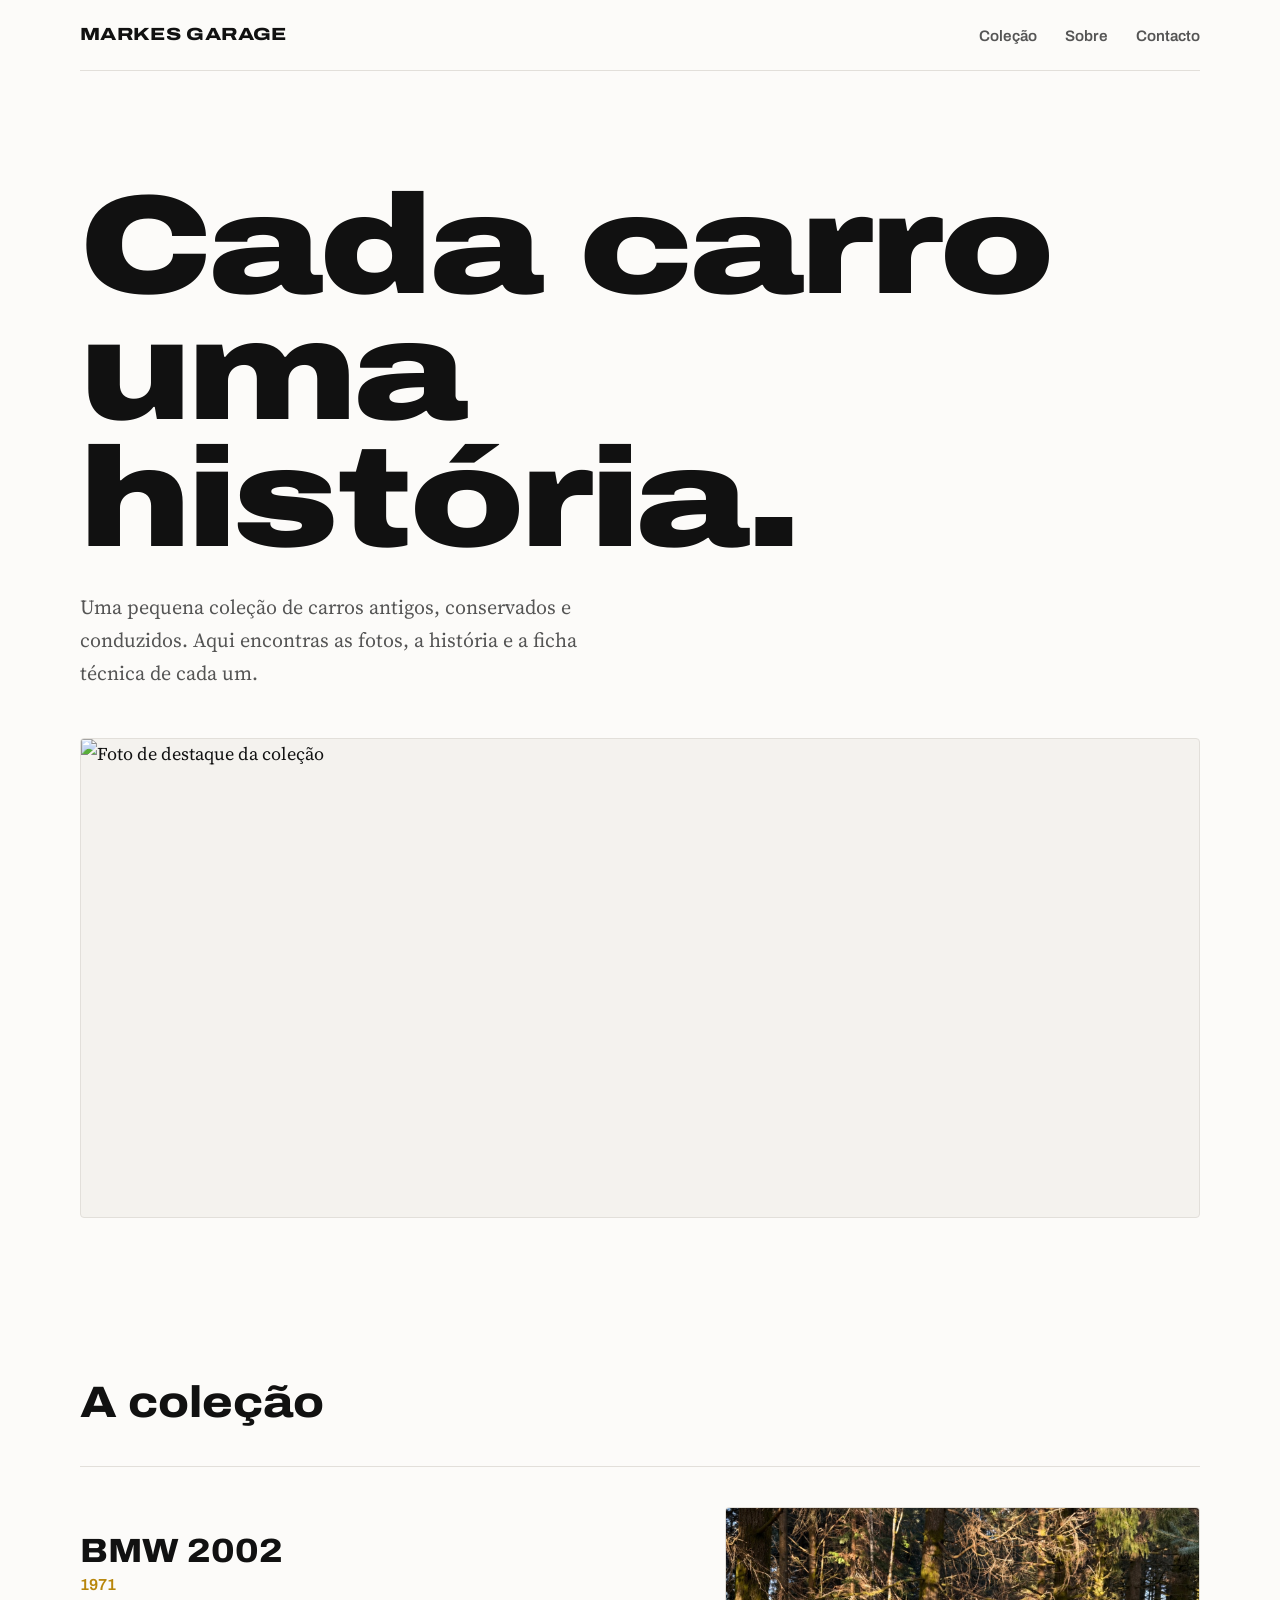
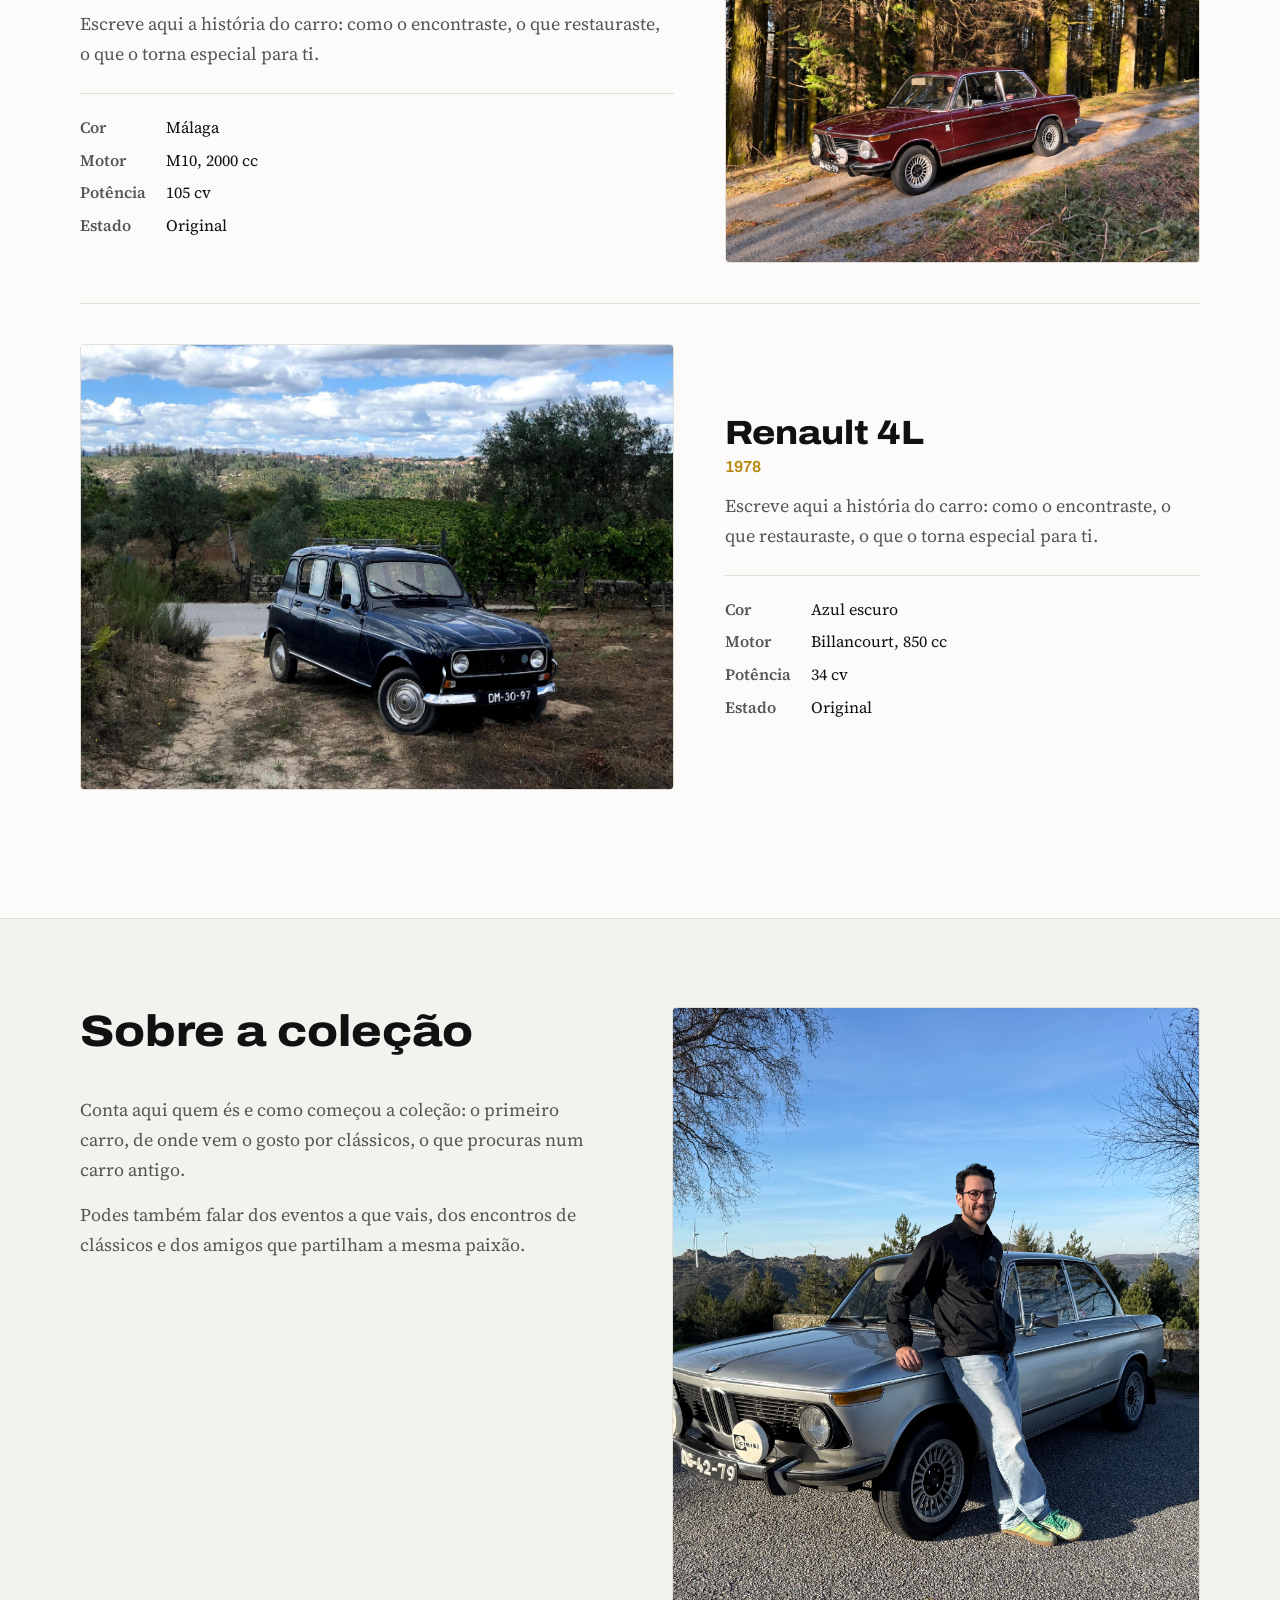
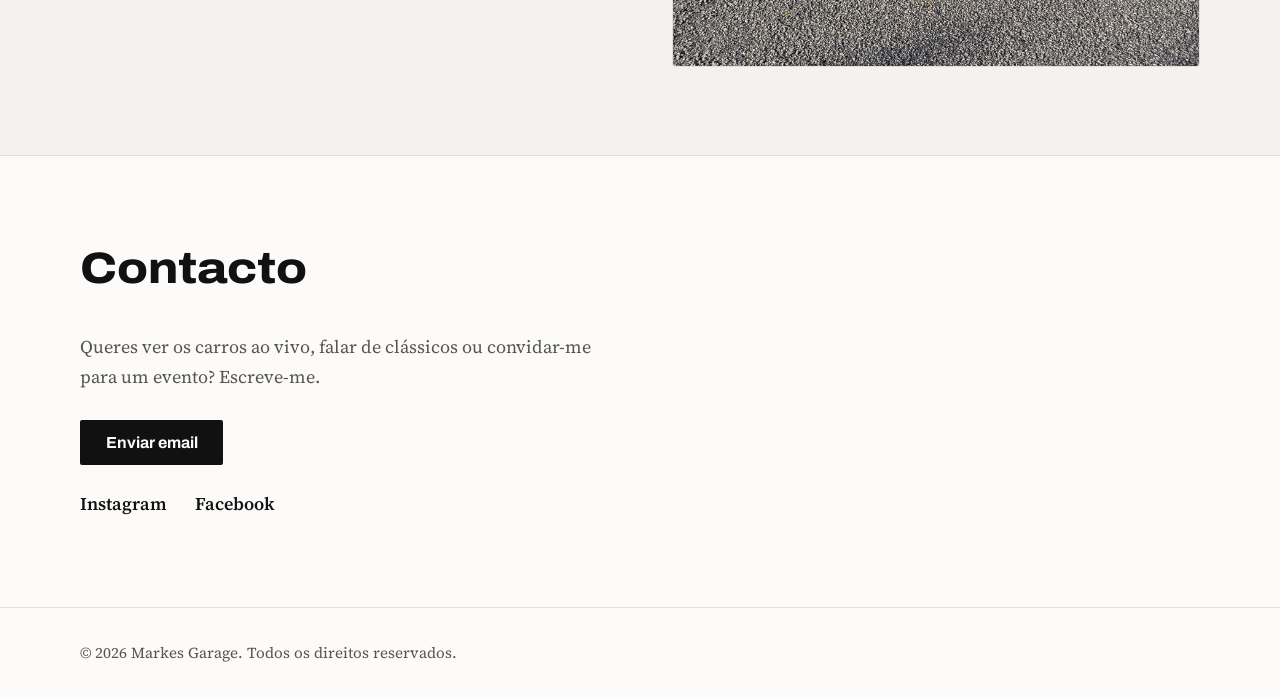
==== index.html @ 7c2353fc "Update index.html" ====
<!DOCTYPE html>
<html lang="pt-PT">
<head>
<meta charset="utf-8">
<meta name="viewport" content="width=device-width, initial-scale=1">
<title>Markes Garage — Carros clássicos</title>
<meta name="description" content="Uma pequena coleção de carros clássicos, com fotos, história e ficha técnica de cada um.">
<link rel="preconnect" href="https://fonts.googleapis.com">
<link rel="preconnect" href="https://fonts.gstatic.com" crossorigin>
<link href="https://fonts.googleapis.com/css2?family=Archivo:wdth,wght@100..125,500..900&family=Source+Serif+4:opsz,wght@8..60,400;8..60,600&display=swap" rel="stylesheet">
<style>
  :root{
    --fundo:#fcfbf9;      /* bege muito suave / branco sujo aplicado a tudo */
    --fundo-alt:#f4f2ee;  /* fundo secundário para blocos de destaque */
    --texto:#111111;      /* texto principal preto */
    --texto-secundario:#555555; /* cinzento escuro para descrições */
    --borda:#e2dfda;      /* linhas subtis de separação */
    --latao:#b8860b;      /* destaque dourado/latão */
    --head:"Archivo","Arial Black",Arial,sans-serif;
    --body:"Source Serif 4",Georgia,serif;
  }
  *{box-sizing:border-box;margin:0}
  html{scroll-behavior:smooth;background:var(--fundo)}
  body{background:var(--fundo);color:var(--texto);font:400 1.125rem/1.65 var(--body);min-height:100vh}
  a{color:inherit}
  :focus-visible{outline:3px solid var(--latao);outline-offset:3px}
  .wrap{width:min(1120px,100% - 2.5rem);margin-inline:auto}

  header.top{display:flex;justify-content:space-between;align-items:center;padding:1.25rem 0;border-bottom:1px solid var(--borda)}
  .logo{font:800 1.1rem var(--head);font-stretch:125%;text-decoration:none;letter-spacing:.02em;color:var(--texto)}
  nav a{margin-left:1.5rem;text-decoration:none;color:var(--texto-secundario);font-family:var(--head);font-size:0.95rem;font-weight:600}
  nav a:hover{color:var(--texto);text-decoration:underline;text-underline-offset:6px;text-decoration-color:var(--latao)}

  .hero{padding:clamp(3rem,9vw,7rem) 0 clamp(2.5rem,6vw,4.5rem)}
  .hero h1{font:900 clamp(3rem,11vw,9rem)/.9 var(--head);font-stretch:125%;letter-spacing:-.02em;max-width:12ch;color:var(--texto)}
  .hero p{max-width:34rem;margin-top:1.75rem;color:var(--texto-secundario);font-size:1.25rem}
  .hero .foto{margin-top:3rem;aspect-ratio:21/9}

  .foto{background:var(--fundo-alt);overflow:hidden;border-radius:4px;border:1px solid var(--borda)}
  .foto img{width:100%;height:100%;object-fit:cover;display:block}

  h2{font:800 clamp(1.75rem,4vw,2.75rem)/1.1 var(--head);font-stretch:112%;margin-bottom:2.5rem;color:var(--texto)}
  section{padding:clamp(3rem,7vw,5.5rem) 0}

  /* Cada carro é uma "ficha": foto + dados */
  .carro{display:grid;grid-template-columns:1.25fr 1fr;gap:clamp(1.5rem,4vw,3.5rem);align-items:center;padding:2.5rem 0;border-top:1px solid var(--borda)}
  .carro:nth-child(even) .foto{order:2}
  .carro .foto{aspect-ratio:4/3}
  .carro h3{font:800 clamp(1.5rem,3vw,2.1rem)/1.15 var(--head);font-stretch:112%;color:var(--texto)}
  .carro .ano{color:var(--latao);font:600 1rem var(--head);margin:.35rem 0 1rem}
  .carro p{color:var(--texto-secundario)}
  dl{display:grid;grid-template-columns:auto 1fr;gap:.4rem 1.25rem;margin-top:1.5rem;padding-top:1.25rem;border-top:1px solid var(--borda);font-size:1rem}
  dt{color:var(--texto-secundario);font-weight:600}
  dd{margin:0;color:var(--texto)}

  .sobre{background:var(--fundo-alt);border-top:1px solid var(--borda);border-bottom:1px solid var(--borda)}
  .sobre .wrap{display:grid;grid-template-columns:1fr 1fr;gap:clamp(1.5rem,5vw,4rem);align-items:start}
  .sobre p+p{margin-top:1rem}
  .sobre .foto{aspect-ratio:4/5}
  .sobre p{color:var(--texto-secundario)}

  .contacto{background:var(--fundo)}
  .contacto p{max-width:34rem;color:var(--texto-secundario)}
  .btn{display:inline-block;margin-top:1.75rem;padding:.9rem 1.6rem;background:var(--texto);color:var(--fundo);font:700 1rem var(--head);text-decoration:none;border-radius:2px}
  .btn:hover{background:var(--latao)}
  .redes{margin-top:1.5rem}
  .redes a{margin-right:1.5rem;color:var(--texto);font-weight:600;text-decoration:none}
  .redes a:hover{color:var(--latao);text-decoration:underline}

  footer{padding:2rem 0;border-top:1px solid var(--borda);color:var(--texto-secundario);font-size:.95rem;background:var(--fundo)}

  @media (max-width:760px){
    .carro,.sobre .wrap{grid-template-columns:1fr}
    .carro:nth-child(even) .foto{order:0}
    nav a{margin-left:1rem}
    .hero .foto{aspect-ratio:4/3}
  }
</style>
</head>
<body>

<header class="top wrap">
  <a class="logo" href="#topo">MARKES GARAGE</a>
  <nav aria-label="Principal">
    <a href="#colecao">Coleção</a>
    <a href="#sobre">Sobre</a>
    <a href="#contacto">Contacto</a>
  </nav>
</header>

<main id="topo">
  <div class="wrap hero">
    <h1>Cada carro uma história.</h1>
    <p>Uma pequena coleção de carros antigos, conservados e conduzidos. Aqui encontras as fotos, a história e a ficha técnica de cada um.</p>
    <div class="foto"><img src="fotos/destaque.jpg" alt="Foto de destaque da coleção" loading="eager"></div>
  </div>

  <section id="colecao">
    <div class="wrap">
      <h2>A coleção</h2>

      <article class="carro">
        <div class="foto"><img src="fotos/carro-1.jpg" alt="BMW 2002 de 1971 cor Málaga" loading="lazy"></div>
        <div>
          <h3>BMW 2002</h3>
          <p class="ano">1971</p>
          <p>Escreve aqui a história do carro: como o encontraste, o que restauraste, o que o torna especial para ti.</p>
          <dl>
            <dt>Cor</dt><dd>Málaga</dd>
            <dt>Motor</dt><dd>M10, 2000 cc</dd>
            <dt>Potência</dt><dd>105 cv</dd>
            <dt>Estado</dt><dd>Original</dd>
          </dl>
        </div>
      </article>

      <article class="carro">
        <div class="foto"><img src="fotos/carro-2.jpg" alt="Renault 4L de 1978 azul escuro" loading="lazy"></div>
        <div>
          <h3>Renault 4L</h3>
          <p class="ano">1978</p>
          <p>Escreve aqui a história do carro: como o encontraste, o que restauraste, o que o torna especial para ti.</p>
          <dl>
            <dt>Cor</dt><dd>Azul escuro</dd>
            <dt>Motor</dt><dd>Billancourt, 850 cc</dd>
            <dt>Potência</dt><dd>34 cv</dd>
            <dt>Estado</dt><dd>Original</dd>
          </dl>
        </div>
      </article>
    </div>
  </section>

  <section id="sobre" class="sobre">
    <div class="wrap">
      <div>
        <h2>Sobre a coleção</h2>
        <p>Conta aqui quem és e como começou a coleção: o primeiro carro, de onde vem o gosto por clássicos, o que procuras num carro antigo.</p>
        <p>Podes também falar dos eventos a que vais, dos encontros de clássicos e dos amigos que partilham a mesma paixão.</p>
      </div>
      <div class="foto"><img src="fotos/sobre.jpg" alt="Retrato do dono junto a um dos carros" loading="lazy"></div>
    </div>
  </section>

  <section id="contacto" class="contacto">
    <div class="wrap">
      <h2>Contacto</h2>
      <p>Queres ver os carros ao vivo, falar de clássicos ou convidar-me para um evento? Escreve-me.</p>
      <a class="btn" href="mailto:o-teu-email@exemplo.pt">Enviar email</a>
      <p class="redes">
        <a href="https://instagram.com/o-teu-perfil">Instagram</a>
        <a href="https://facebook.com/o-teu-perfil">Facebook</a>
      </p>
    </div>
  </section>
</main>

<footer>
  <div class="wrap">© <span id="ano">2026</span> Markes Garage. Todos os direitos reservados.</div>
</footer>

<script>document.getElementById("ano").textContent = new Date().getFullYear();</script>
</body>
</html>
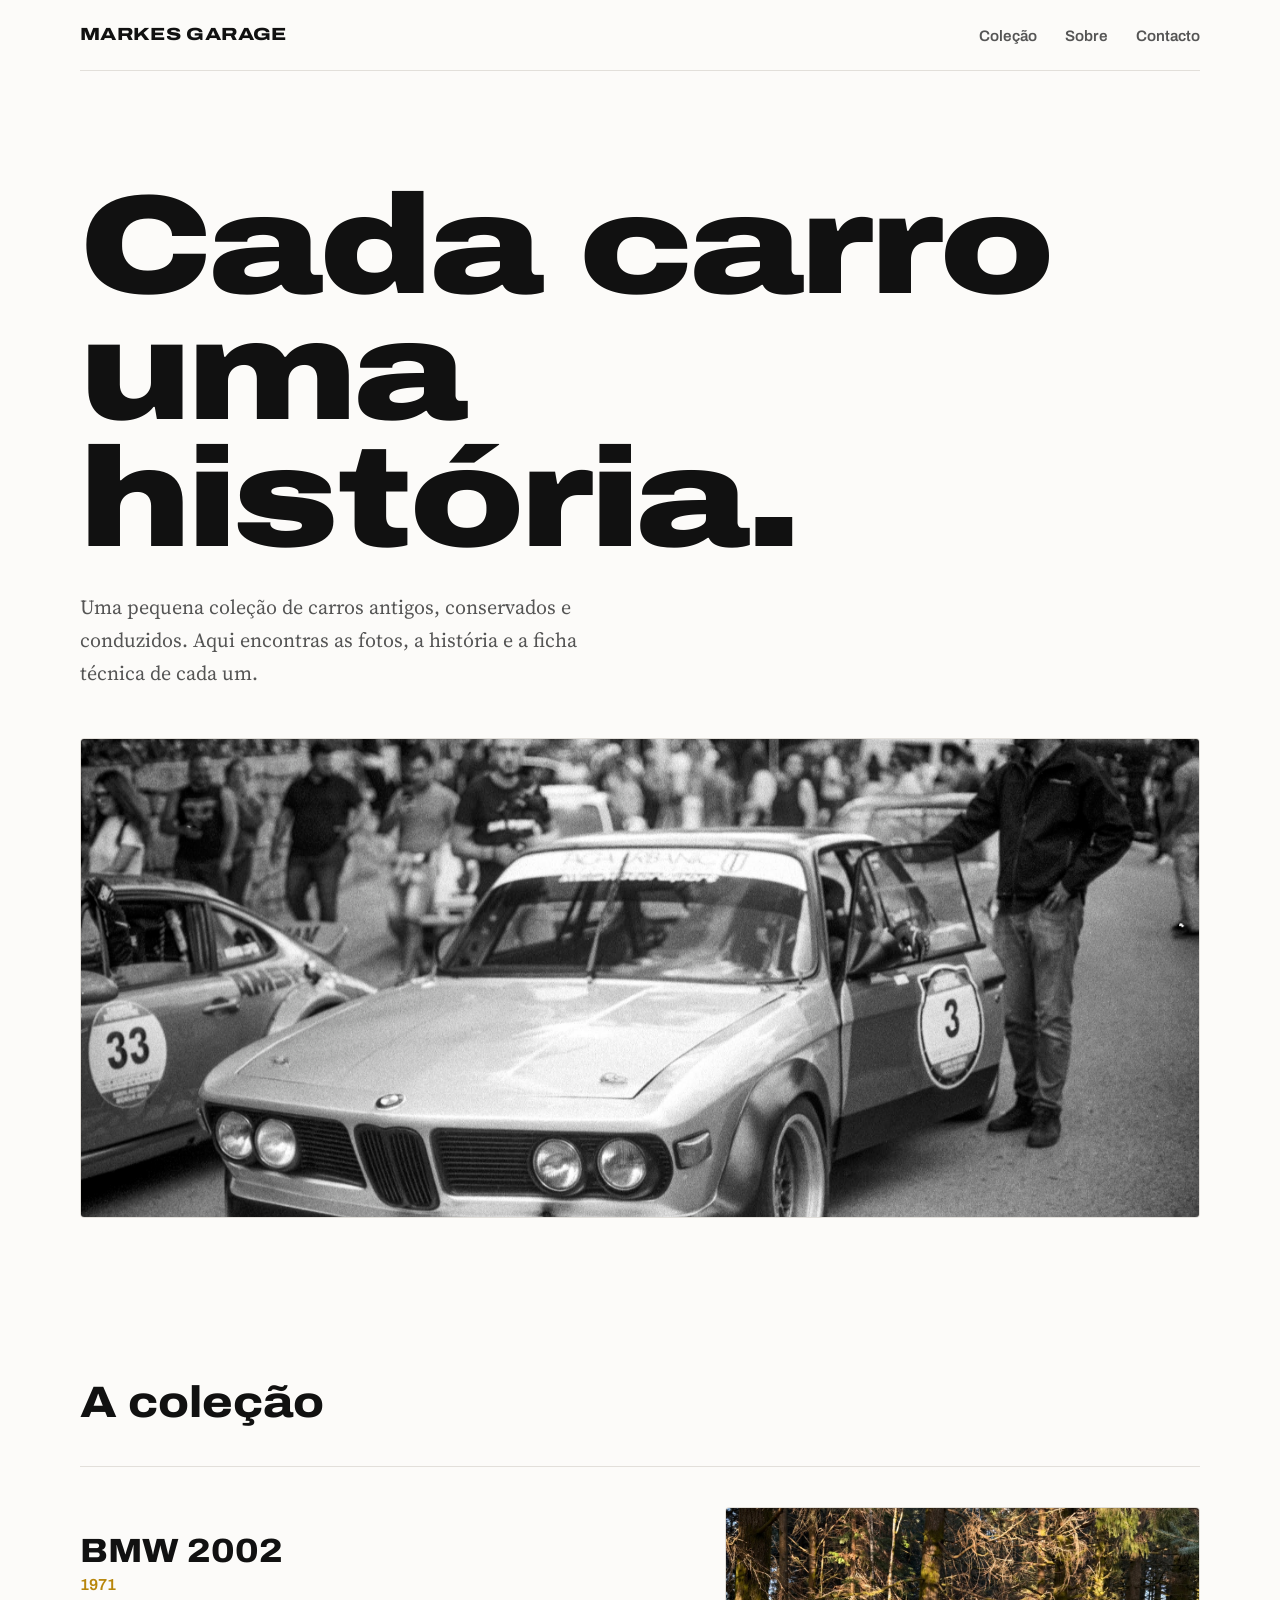
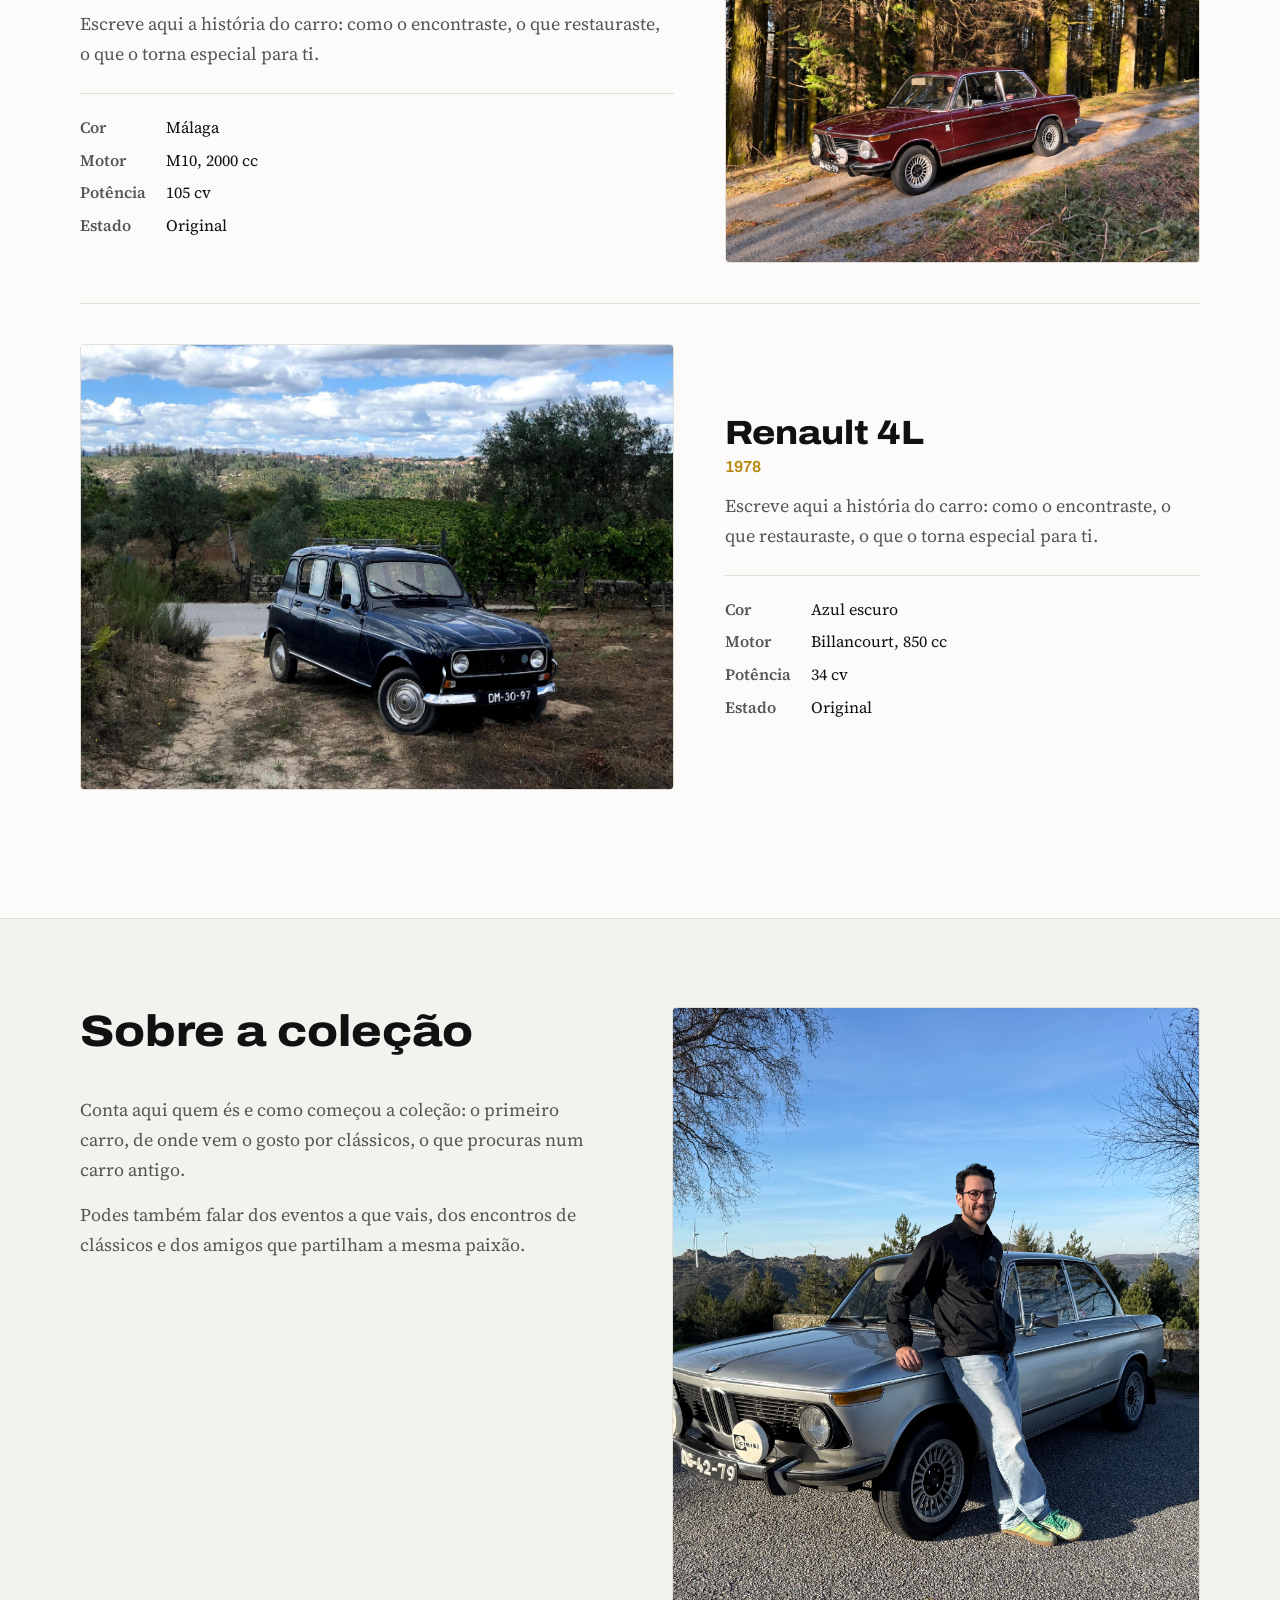
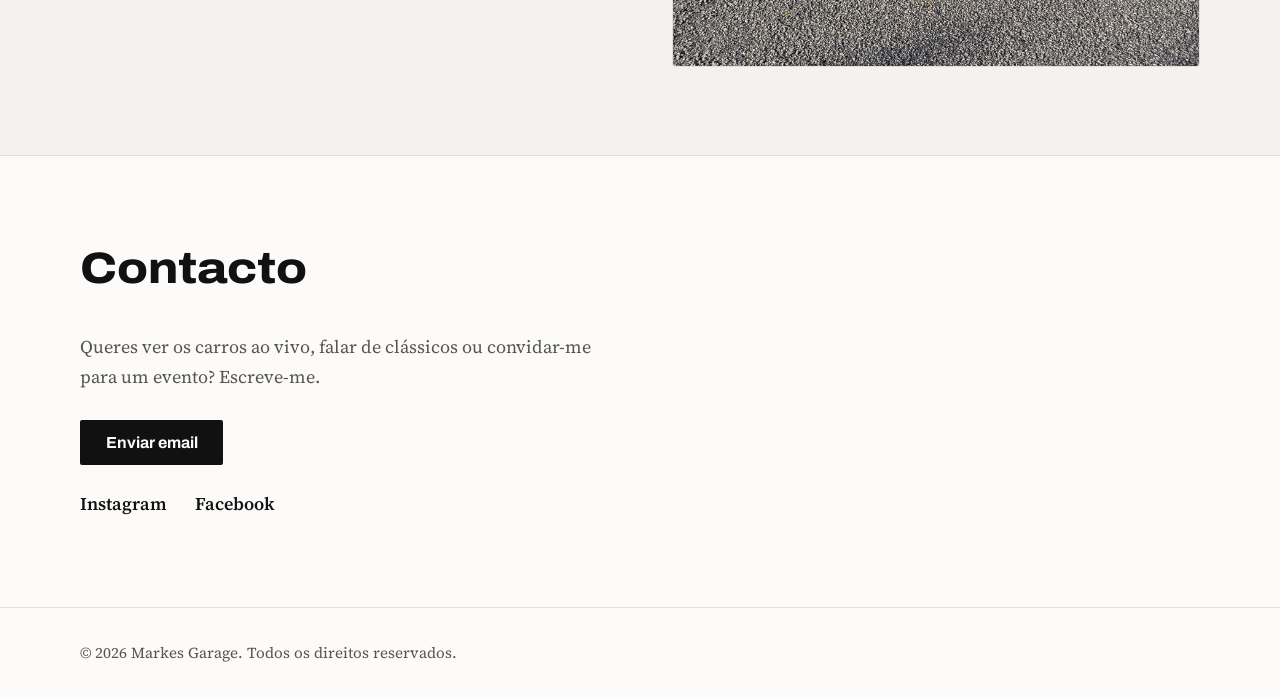
==== commit 2fa1efb9: "Update index.html" ====
--- a/index.html
+++ b/index.html
@@ -38,6 +38,11 @@
 
   .foto{background:var(--fundo-alt);overflow:hidden;border-radius:4px;border:1px solid var(--borda)}
   .foto img{width:100%;height:100%;object-fit:cover;display:block}
+
+  /* Isolado estritamente para o slideshow do topo */
+  #slideshow-destaque{position:relative}
+  #slideshow-destaque img{position:absolute;top:0;left:0;opacity:0;transition:opacity 1s ease-in-out}
+  #slideshow-destaque img.ativo{opacity:1}
 
   h2{font:800 clamp(1.75rem,4vw,2.75rem)/1.1 var(--head);font-stretch:112%;margin-bottom:2.5rem;color:var(--texto)}
   section{padding:clamp(3rem,7vw,5.5rem) 0}
@@ -92,7 +97,14 @@
   <div class="wrap hero">
     <h1>Cada carro uma história.</h1>
     <p>Uma pequena coleção de carros antigos, conservados e conduzidos. Aqui encontras as fotos, a história e a ficha técnica de cada um.</p>
-    <div class="foto"><img src="fotos/destaque.jpg" alt="Foto de destaque da coleção" loading="eager"></div>
+    
+    <!-- Slideshow com as 4 fotos de destaque -->
+    <div class="foto" id="slideshow-destaque">
+      <img src="fotos/destaque-1.jpg" alt="Destaque 1 Markes Garage" class="ativo" loading="eager">
+      <img src="fotos/destaque-2.jpg" alt="Destaque 2 Markes Garage" loading="lazy">
+      <img src="fotos/destaque-3.jpg" alt="Destaque 3 Markes Garage" loading="lazy">
+      <img src="fotos/destaque-4.jpg" alt="Destaque 4 Markes Garage" loading="lazy">
+    </div>
   </div>
 
   <section id="colecao">
@@ -159,6 +171,22 @@
   <div class="wrap">© <span id="ano">2026</span> Markes Garage. Todos os direitos reservados.</div>
 </footer>
 
-<script>document.getElementById("ano").textContent = new Date().getFullYear();</script>
+<script>
+  // Atualiza o ano no rodapé
+  document.getElementById("ano").textContent = new Date().getFullYear();
+
+  // Transição automática das 4 fotos de destaque a cada 3 segundos
+  const imagensDestaque = document.querySelectorAll('#slideshow-destaque img');
+  let indiceAtual = 0;
+
+  function mudarSlide() {
+    imagensDestaque[indiceAtual].classList.remove('ativo');
+    indiceAtual = (indiceAtual + 1) % imagensDestaque.length;
+    imagensDestaque[indiceAtual].classList.add('ativo');
+  }
+
+  // Altera a cada 3000 milissegundos (3 segundos)
+  setInterval(mudarSlide, 3000);
+</script>
 </body>
 </html>
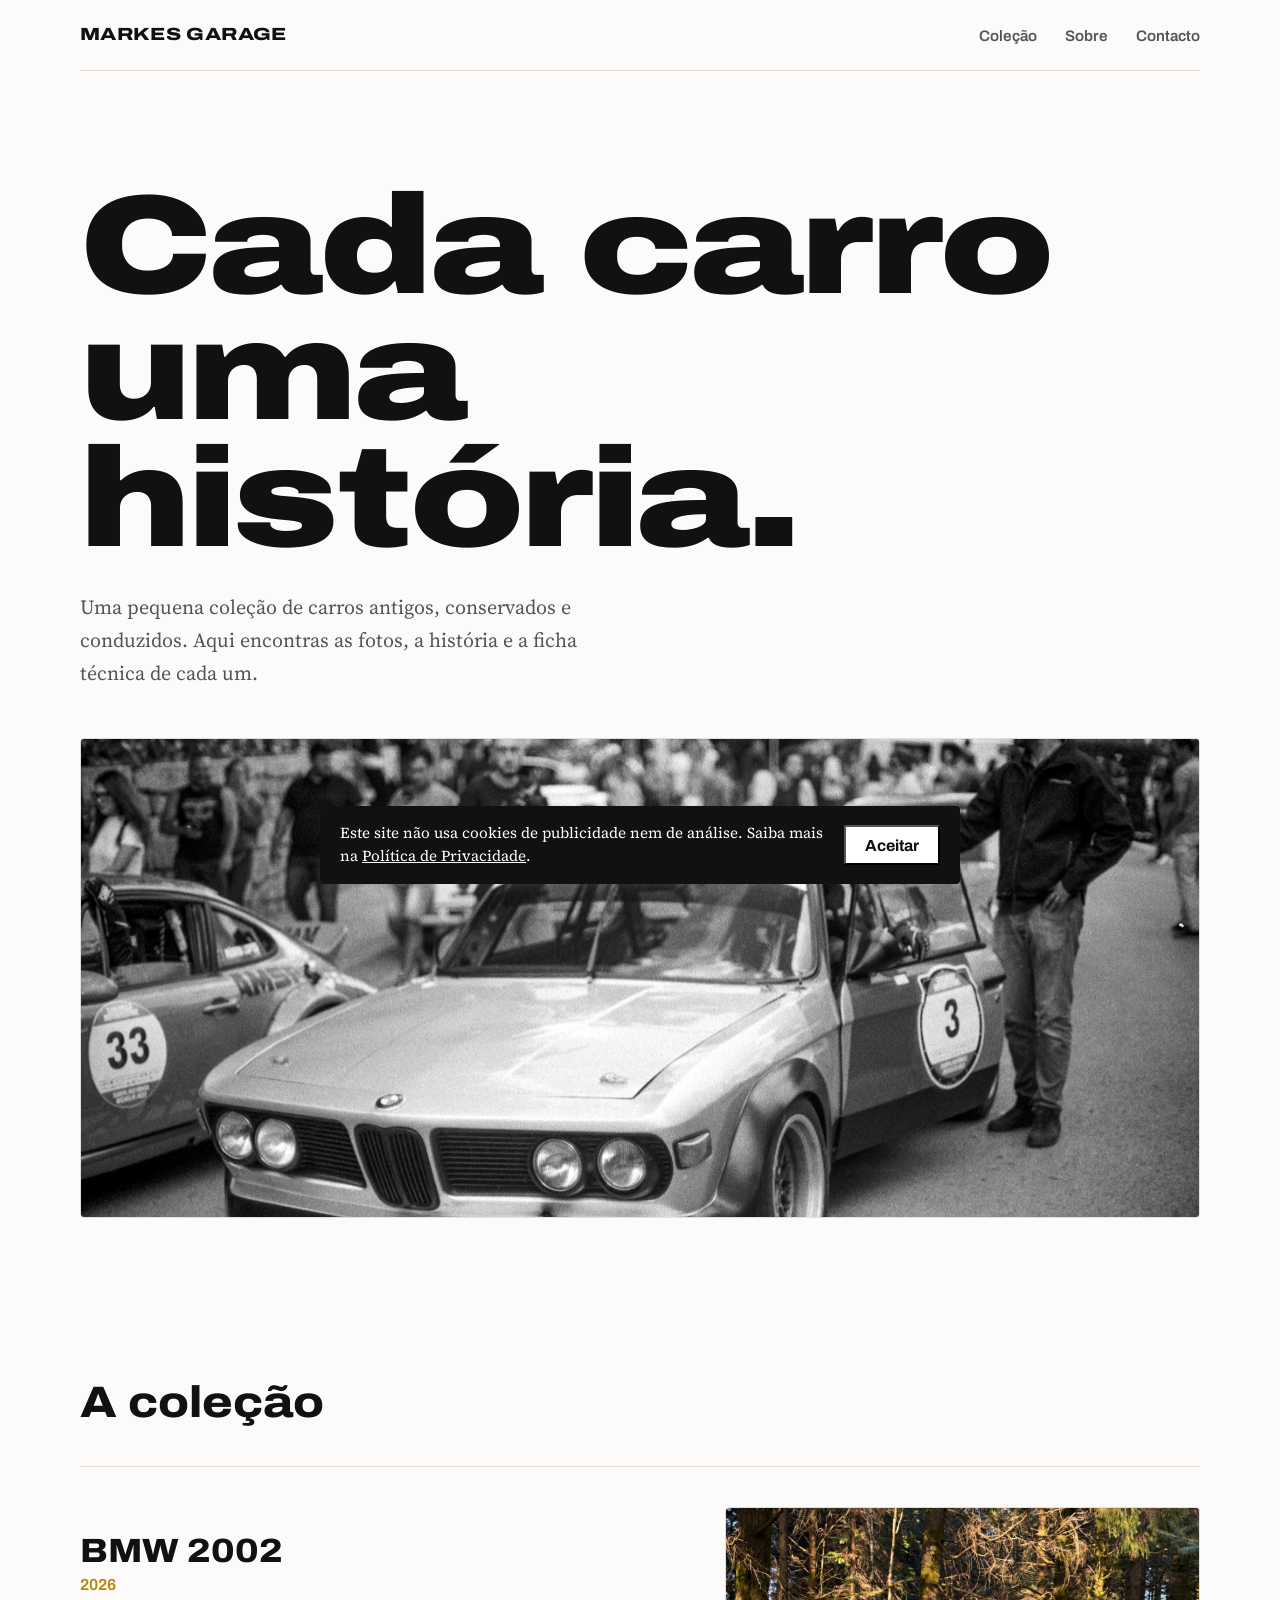
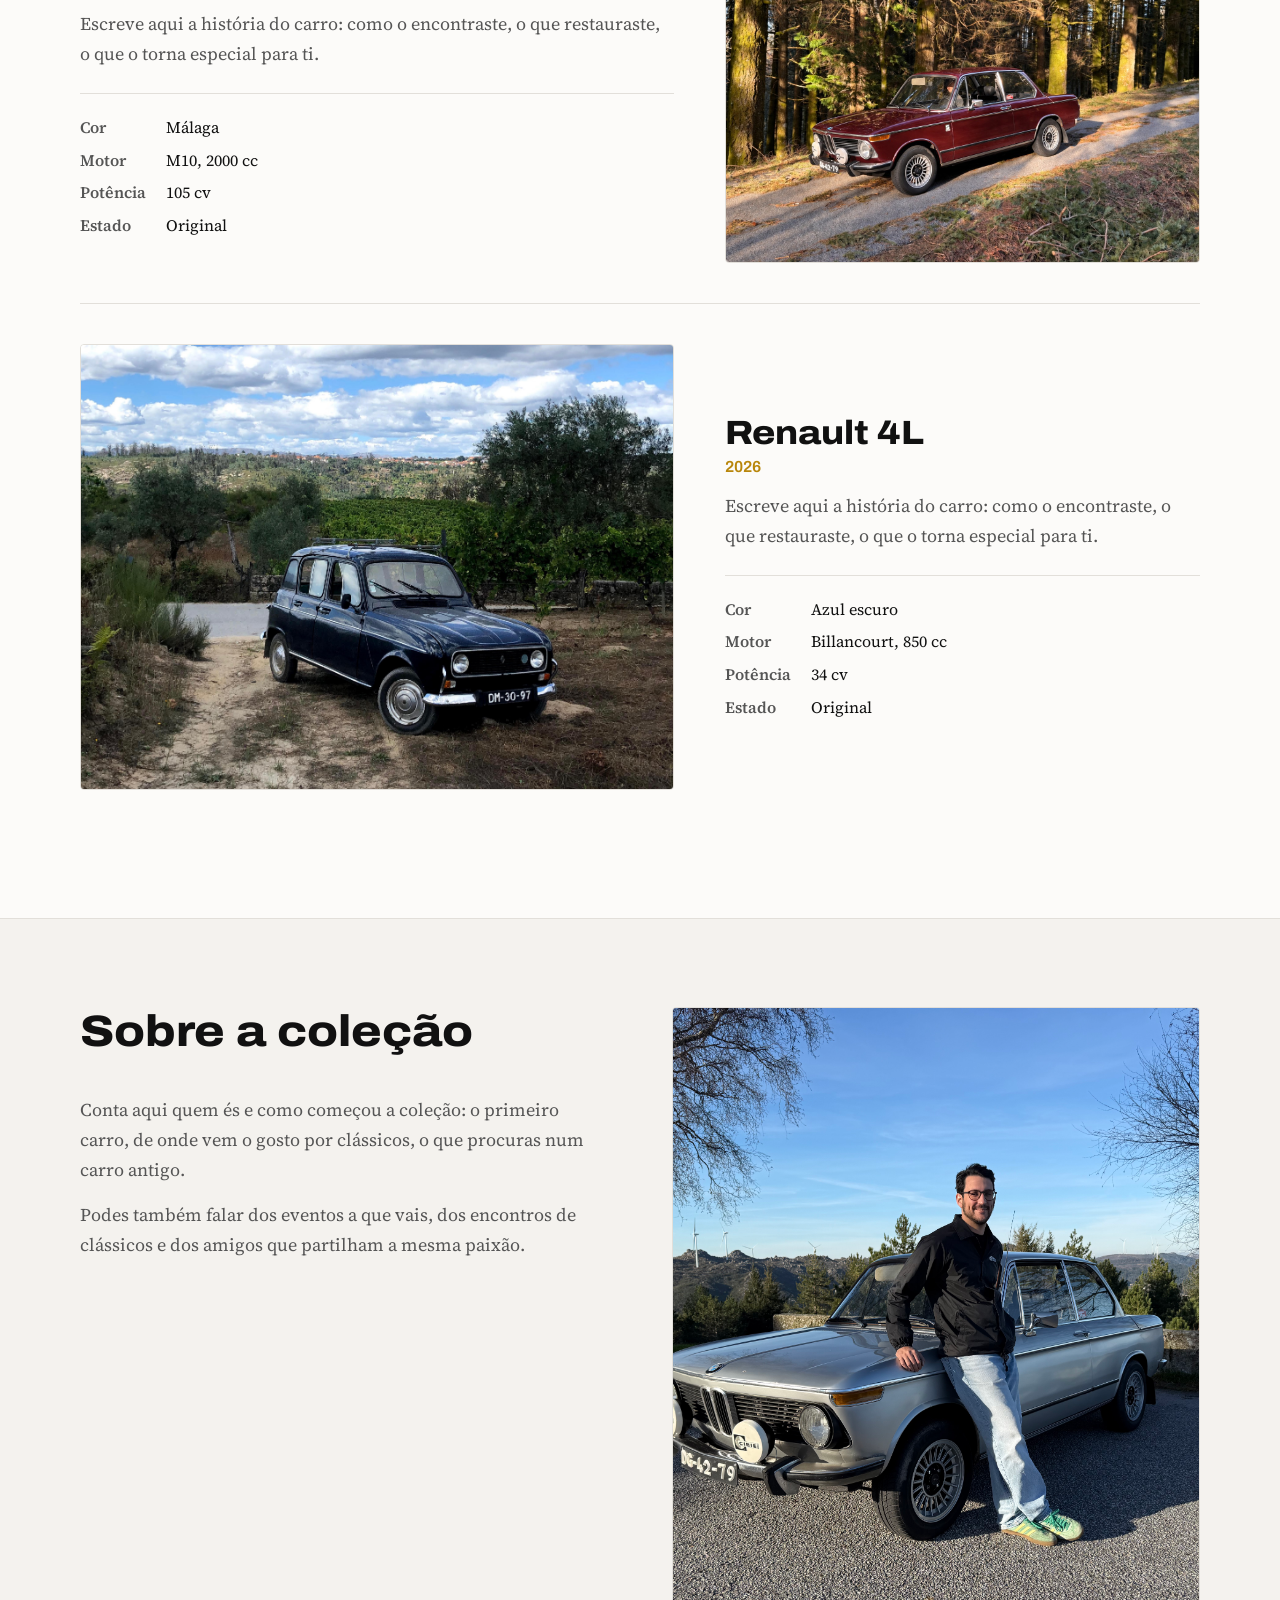
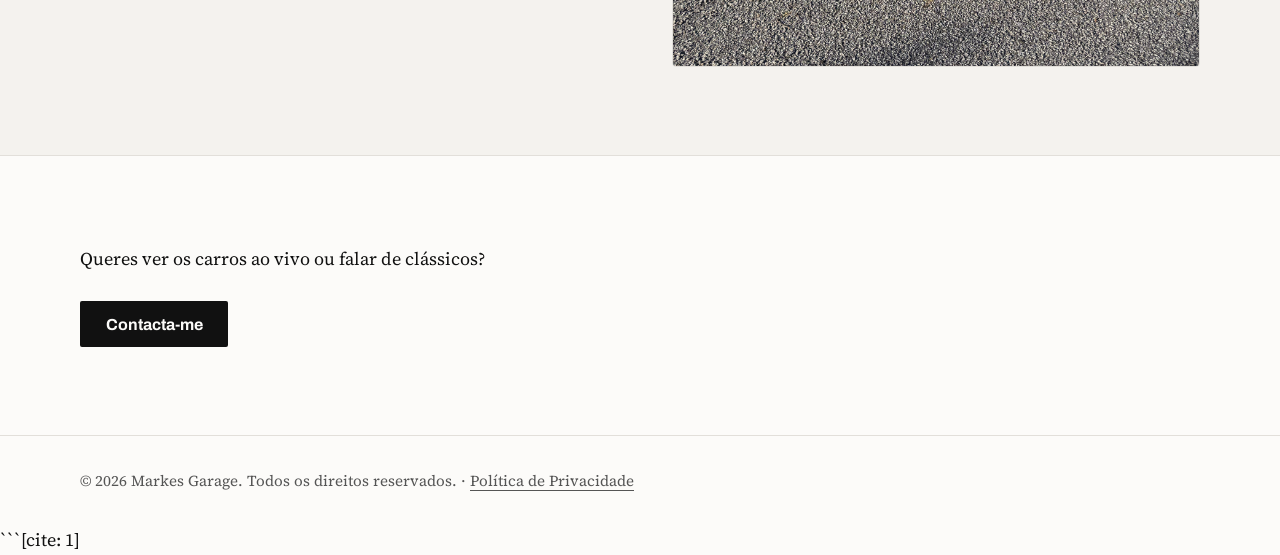
==== commit dfd82bf0: "Update index.html" ====
--- a/index.html
+++ b/index.html
@@ -8,79 +8,7 @@
 <link rel="preconnect" href="https://fonts.googleapis.com">
 <link rel="preconnect" href="https://fonts.gstatic.com" crossorigin>
 <link href="https://fonts.googleapis.com/css2?family=Archivo:wdth,wght@100..125,500..900&family=Source+Serif+4:opsz,wght@8..60,400;8..60,600&display=swap" rel="stylesheet">
-<style>
-  :root{
-    --fundo:#fcfbf9;      /* bege muito suave / branco sujo aplicado a tudo */
-    --fundo-alt:#f4f2ee;  /* fundo secundário para blocos de destaque */
-    --texto:#111111;      /* texto principal preto */
-    --texto-secundario:#555555; /* cinzento escuro para descrições */
-    --borda:#e2dfda;      /* linhas subtis de separação */
-    --latao:#b8860b;      /* destaque dourado/latão */
-    --head:"Archivo","Arial Black",Arial,sans-serif;
-    --body:"Source Serif 4",Georgia,serif;
-  }
-  *{box-sizing:border-box;margin:0}
-  html{scroll-behavior:smooth;background:var(--fundo)}
-  body{background:var(--fundo);color:var(--texto);font:400 1.125rem/1.65 var(--body);min-height:100vh}
-  a{color:inherit}
-  :focus-visible{outline:3px solid var(--latao);outline-offset:3px}
-  .wrap{width:min(1120px,100% - 2.5rem);margin-inline:auto}
-
-  header.top{display:flex;justify-content:space-between;align-items:center;padding:1.25rem 0;border-bottom:1px solid var(--borda)}
-  .logo{font:800 1.1rem var(--head);font-stretch:125%;text-decoration:none;letter-spacing:.02em;color:var(--texto)}
-  nav a{margin-left:1.5rem;text-decoration:none;color:var(--texto-secundario);font-family:var(--head);font-size:0.95rem;font-weight:600}
-  nav a:hover{color:var(--texto);text-decoration:underline;text-underline-offset:6px;text-decoration-color:var(--latao)}
-
-  .hero{padding:clamp(3rem,9vw,7rem) 0 clamp(2.5rem,6vw,4.5rem)}
-  .hero h1{font:900 clamp(3rem,11vw,9rem)/.9 var(--head);font-stretch:125%;letter-spacing:-.02em;max-width:12ch;color:var(--texto)}
-  .hero p{max-width:34rem;margin-top:1.75rem;color:var(--texto-secundario);font-size:1.25rem}
-  .hero .foto{margin-top:3rem;aspect-ratio:21/9}
-
-  .foto{background:var(--fundo-alt);overflow:hidden;border-radius:4px;border:1px solid var(--borda)}
-  .foto img{width:100%;height:100%;object-fit:cover;display:block}
-
-  /* Isolado estritamente para o slideshow do topo */
-  #slideshow-destaque{position:relative}
-  #slideshow-destaque img{position:absolute;top:0;left:0;opacity:0;transition:opacity 1s ease-in-out}
-  #slideshow-destaque img.ativo{opacity:1}
-
-  h2{font:800 clamp(1.75rem,4vw,2.75rem)/1.1 var(--head);font-stretch:112%;margin-bottom:2.5rem;color:var(--texto)}
-  section{padding:clamp(3rem,7vw,5.5rem) 0}
-
-  /* Cada carro é uma "ficha": foto + dados */
-  .carro{display:grid;grid-template-columns:1.25fr 1fr;gap:clamp(1.5rem,4vw,3.5rem);align-items:center;padding:2.5rem 0;border-top:1px solid var(--borda)}
-  .carro:nth-child(even) .foto{order:2}
-  .carro .foto{aspect-ratio:4/3}
-  .carro h3{font:800 clamp(1.5rem,3vw,2.1rem)/1.15 var(--head);font-stretch:112%;color:var(--texto)}
-  .carro .ano{color:var(--latao);font:600 1rem var(--head);margin:.35rem 0 1rem}
-  .carro p{color:var(--texto-secundario)}
-  dl{display:grid;grid-template-columns:auto 1fr;gap:.4rem 1.25rem;margin-top:1.5rem;padding-top:1.25rem;border-top:1px solid var(--borda);font-size:1rem}
-  dt{color:var(--texto-secundario);font-weight:600}
-  dd{margin:0;color:var(--texto)}
-
-  .sobre{background:var(--fundo-alt);border-top:1px solid var(--borda);border-bottom:1px solid var(--borda)}
-  .sobre .wrap{display:grid;grid-template-columns:1fr 1fr;gap:clamp(1.5rem,5vw,4rem);align-items:start}
-  .sobre p+p{margin-top:1rem}
-  .sobre .foto{aspect-ratio:4/5}
-  .sobre p{color:var(--texto-secundario)}
-
-  .contacto{background:var(--fundo)}
-  .contacto p{max-width:34rem;color:var(--texto-secundario)}
-  .btn{display:inline-block;margin-top:1.75rem;padding:.9rem 1.6rem;background:var(--texto);color:var(--fundo);font:700 1rem var(--head);text-decoration:none;border-radius:2px}
-  .btn:hover{background:var(--latao)}
-  .redes{margin-top:1.5rem}
-  .redes a{margin-right:1.5rem;color:var(--texto);font-weight:600;text-decoration:none}
-  .redes a:hover{color:var(--latao);text-decoration:underline}
-
-  footer{padding:2rem 0;border-top:1px solid var(--borda);color:var(--texto-secundario);font-size:.95rem;background:var(--fundo)}
-
-  @media (max-width:760px){
-    .carro,.sobre .wrap{grid-template-columns:1fr}
-    .carro:nth-child(even) .foto{order:0}
-    nav a{margin-left:1rem}
-    .hero .foto{aspect-ratio:4/3}
-  }
-</style>
+<link rel="stylesheet" href="style.css">
 </head>
 <body>
 
@@ -89,7 +17,7 @@
   <nav aria-label="Principal">
     <a href="#colecao">Coleção</a>
     <a href="#sobre">Sobre</a>
-    <a href="#contacto">Contacto</a>
+    <a href="contacto.html">Contacto</a>
   </nav>
 </header>
 
@@ -97,7 +25,7 @@
   <div class="wrap hero">
     <h1>Cada carro uma história.</h1>
     <p>Uma pequena coleção de carros antigos, conservados e conduzidos. Aqui encontras as fotos, a história e a ficha técnica de cada um.</p>
-    
+
     <!-- Slideshow com as 4 fotos de destaque -->
     <div class="foto" id="slideshow-destaque">
       <img src="fotos/destaque-1.jpg" alt="Destaque 1 Markes Garage" class="ativo" loading="eager">
@@ -111,6 +39,7 @@
     <div class="wrap">
       <h2>A coleção</h2>
 
+      <!-- Copia este bloco <article> para cada carro novo -->
       <article class="carro">
         <div class="foto"><img src="fotos/carro-1.jpg" alt="BMW 2002 de 1971 cor Málaga" loading="lazy"></div>
         <div>
@@ -154,39 +83,19 @@
     </div>
   </section>
 
-  <section id="contacto" class="contacto">
+  <section class="cta">
     <div class="wrap">
-      <h2>Contacto</h2>
-      <p>Queres ver os carros ao vivo, falar de clássicos ou convidar-me para um evento? Escreve-me.</p>
-      <a class="btn" href="mailto:o-teu-email@exemplo.pt">Enviar email</a>
-      <p class="redes">
-        <a href="https://instagram.com/o-teu-perfil">Instagram</a>
-        <a href="https://facebook.com/o-teu-perfil">Facebook</a>
-      </p>
+      <p>Queres ver os carros ao vivo ou falar de clássicos?</p>
+      <a class="btn" href="contacto.html">Contacta-me</a>
     </div>
   </section>
 </main>
 
 <footer>
-  <div class="wrap">© <span id="ano">2026</span> Markes Garage. Todos os direitos reservados.</div>
+  <div class="wrap">© <span class="ano">2026</span> Markes Garage. Todos os direitos reservados. · <a href="politica-privacidade.html">Política de Privacidade</a></div>
 </footer>
 
-<script>
-  // Atualiza o ano no rodapé
-  document.getElementById("ano").textContent = new Date().getFullYear();
-
-  // Transição automática das 4 fotos de destaque a cada 3 segundos
-  const imagensDestaque = document.querySelectorAll('#slideshow-destaque img');
-  let indiceAtual = 0;
-
-  function mudarSlide() {
-    imagensDestaque[indiceAtual].classList.remove('ativo');
-    indiceAtual = (indiceAtual + 1) % imagensDestaque.length;
-    imagensDestaque[indiceAtual].classList.add('ativo');
-  }
-
-  // Altera a cada 3000 milissegundos (3 segundos)
-  setInterval(mudarSlide, 3000);
-</script>
+<script src="app.js"></script>
 </body>
 </html>
+```[cite: 1]
--- a/style.css
+++ b/style.css
@@ -0,0 +1,107 @@
+  :root{
+    --fundo:#fcfbf9;      /* bege muito suave / branco sujo aplicado a tudo */
+    --fundo-alt:#f4f2ee;  /* fundo secundário ligeiramente mais escuro para blocos de destaque */
+    --texto:#111111;      /* texto principal preto */
+    --texto-secundario:#555555; /* cinzento escuro para descrições */
+    --borda:#e2dfda;      /* linhas subtis de separação */
+    --latao:#b8860b;      /* destaque dourado/latão */
+    --head:"Archivo","Arial Black",Arial,sans-serif;
+    --body:"Source Serif 4",Georgia,serif;
+  }
+  *{box-sizing:border-box;margin:0}
+  html{scroll-behavior:smooth;background:var(--fundo)}
+  body{background:var(--fundo);color:var(--texto);font:400 1.125rem/1.65 var(--body);min-height:100vh}
+  a{color:inherit}
+  :focus-visible{outline:3px solid var(--latao);outline-offset:3px}
+  .wrap{width:min(1120px,100% - 2.5rem);margin-inline:auto}
+
+  header.top{display:flex;justify-content:space-between;align-items:center;padding:1.25rem 0;border-bottom:1px solid var(--borda)}
+  .logo{font:800 1.1rem var(--head);font-stretch:125%;text-decoration:none;letter-spacing:.02em;color:var(--texto)}
+  nav a{margin-left:1.5rem;text-decoration:none;color:var(--texto-secundario);font-family:var(--head);font-size:0.95rem;font-weight:600}
+  nav a:hover{color:var(--texto);text-decoration:underline;text-underline-offset:6px;text-decoration-color:var(--latao)}
+
+  .hero{padding:clamp(3rem,9vw,7rem) 0 clamp(2.5rem,6vw,4.5rem)}
+  .hero h1{font:900 clamp(3rem,11vw,9rem)/.9 var(--head);font-stretch:125%;letter-spacing:-.02em;max-width:12ch;color:var(--texto)}
+  .hero p{max-width:34rem;margin-top:1.75rem;color:var(--texto-secundario);font-size:1.25rem}
+  .hero .foto{margin-top:3rem;aspect-ratio:21/9}
+
+  .foto{background:var(--fundo-alt);overflow:hidden;border-radius:4px;border:1px solid var(--borda)}
+  .foto img{width:100%;height:100%;object-fit:cover;display:block}
+
+  h2{font:800 clamp(1.75rem,4vw,2.75rem)/1.1 var(--head);font-stretch:112%;margin-bottom:2.5rem;color:var(--texto)}
+  section{padding:clamp(3rem,7vw,5.5rem) 0}
+
+  /* Cada carro é uma "ficha": foto + dados */
+  .carro{display:grid;grid-template-columns:1.25fr 1fr;gap:clamp(1.5rem,4vw,3.5rem);align-items:center;padding:2.5rem 0;border-top:1px solid var(--borda)}
+  .carro:nth-child(even) .foto{order:2}
+  .carro .foto{aspect-ratio:4/3}
+  .carro h3{font:800 clamp(1.5rem,3vw,2.1rem)/1.15 var(--head);font-stretch:112%;color:var(--texto)}
+  .carro .ano{color:var(--latao);font:600 1rem var(--head);margin:.35rem 0 1rem}
+  .carro p{color:var(--texto-secundario)}
+  dl{display:grid;grid-template-columns:auto 1fr;gap:.4rem 1.25rem;margin-top:1.5rem;padding-top:1.25rem;border-top:1px solid var(--borda);font-size:1rem}
+  dt{color:var(--texto-secundario);font-weight:600}
+  dd{margin:0;color:var(--texto)}
+
+  .sobre{background:var(--fundo-alt);border-top:1px solid var(--borda);border-bottom:1px solid var(--borda)}
+  .sobre .wrap{display:grid;grid-template-columns:1fr 1fr;gap:clamp(1.5rem,5vw,4rem);align-items:start}
+  .sobre p+p{margin-top:1rem}
+  .sobre .foto{aspect-ratio:4/5}
+  .sobre p{color:var(--texto-secundario)}
+
+  .contacto{background:var(--fundo)}
+  .contacto p{max-width:34rem;color:var(--texto-secundario)}
+  .btn{display:inline-block;margin-top:1.75rem;padding:.9rem 1.6rem;background:var(--texto);color:var(--fundo);font:700 1rem var(--head);text-decoration:none;border-radius:2px}
+  .btn:hover{background:var(--latao)}
+  .redes{margin-top:1.5rem}
+  .redes a{margin-right:1.5rem;color:var(--texto);font-weight:600;text-decoration:none}
+  .redes a:hover{color:var(--latao);text-decoration:underline}
+
+  footer{padding:2rem 0;border-top:1px solid var(--borda);color:var(--texto-secundario);font-size:.95rem;background:var(--fundo)}
+
+  @media (max-width:760px){
+    .carro,.sobre .wrap{grid-template-columns:1fr}
+    .carro:nth-child(even) .foto{order:0}
+    nav a{margin-left:1rem}
+    .hero .foto{aspect-ratio:4/3}
+  }
+
+  /* ---- Acrescentos ---- */
+  nav a[aria-current]{color:var(--texto);text-decoration:underline;text-underline-offset:6px;text-decoration-color:var(--latao)}
+  .hero .btn{margin-top:2rem}
+  footer a{color:inherit;text-underline-offset:4px}
+
+  /* Formulário */
+  form.contacto-form{max-width:34rem;display:grid;gap:1.25rem}
+  .campo{display:grid;gap:.4rem}
+  .campo label{font:600 .95rem var(--head);color:var(--texto)}
+  .campo input,.campo textarea{width:100%;padding:.8rem 1rem;font:400 1rem var(--body);color:var(--texto);background:var(--fundo);border:1px solid var(--borda);border-radius:2px}
+  .campo input:hover,.campo textarea:hover{border-color:var(--texto-secundario)}
+  .campo textarea{min-height:9rem;resize:vertical}
+  .honey{position:absolute;left:-9999px}
+  form.contacto-form .btn{justify-self:start;margin-top:0;border:0;cursor:pointer}
+
+  /* Página de contacto */
+  .intro{margin:-1.25rem 0 2.5rem}
+  .contacto-grid{display:grid;grid-template-columns:1.2fr 1fr;gap:clamp(2rem,6vw,5rem);align-items:start}
+  .dados{padding-left:clamp(0rem,3vw,2rem);border-left:1px solid var(--borda)}
+  .dados h3{font:800 1.25rem var(--head);font-stretch:112%;margin-bottom:1.25rem}
+  .dados ul{list-style:none;padding:0;display:grid;gap:1.1rem}
+  .dados .rotulo{display:block;font:600 .85rem var(--head);color:var(--texto-secundario);text-transform:uppercase;letter-spacing:.06em}
+  .dados a{font-weight:600}
+
+  /* Política de privacidade */
+  .texto{max-width:42rem}
+  .texto h3{font:800 1.25rem var(--head);margin:2rem 0 .5rem}
+  .texto p,.texto li{color:var(--texto-secundario)}
+  .texto ul{padding-left:1.25rem}
+
+  /* Aviso de cookies */
+  .cookies{position:fixed;left:1rem;right:1rem;bottom:1rem;z-index:10;max-width:40rem;margin-inline:auto;display:flex;align-items:center;gap:1rem;padding:1rem 1.25rem;background:var(--texto);color:#fff;border-radius:4px;font-size:.95rem;line-height:1.5}
+  .cookies .btn{margin:0;background:#fff;color:var(--texto);padding:.6rem 1.2rem;flex-shrink:0}
+  .cookies .btn:hover{background:var(--latao);color:#fff}
+
+  @media (max-width:760px){
+    .contacto-grid{grid-template-columns:1fr}
+    .dados{border-left:0;padding-left:0;border-top:1px solid var(--borda);padding-top:2rem}
+    .cookies{flex-direction:column;align-items:flex-start}
+  }
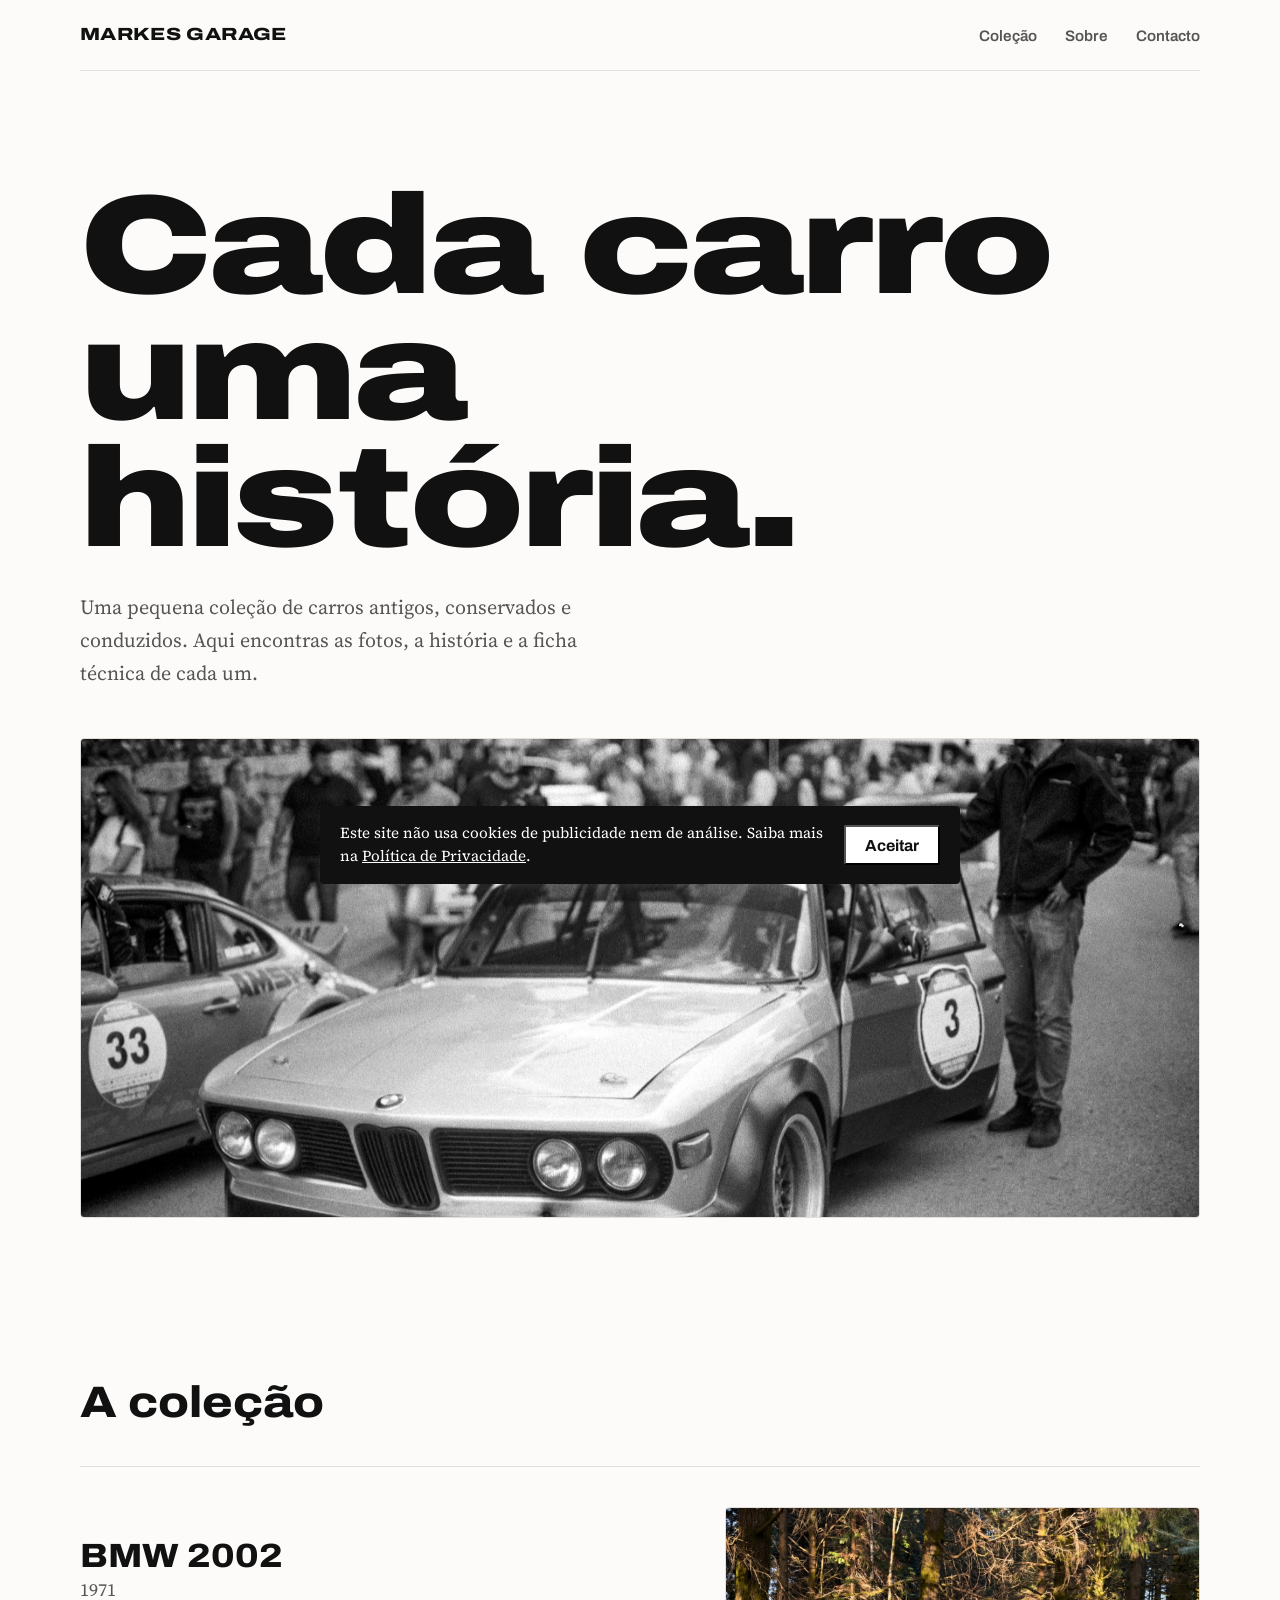
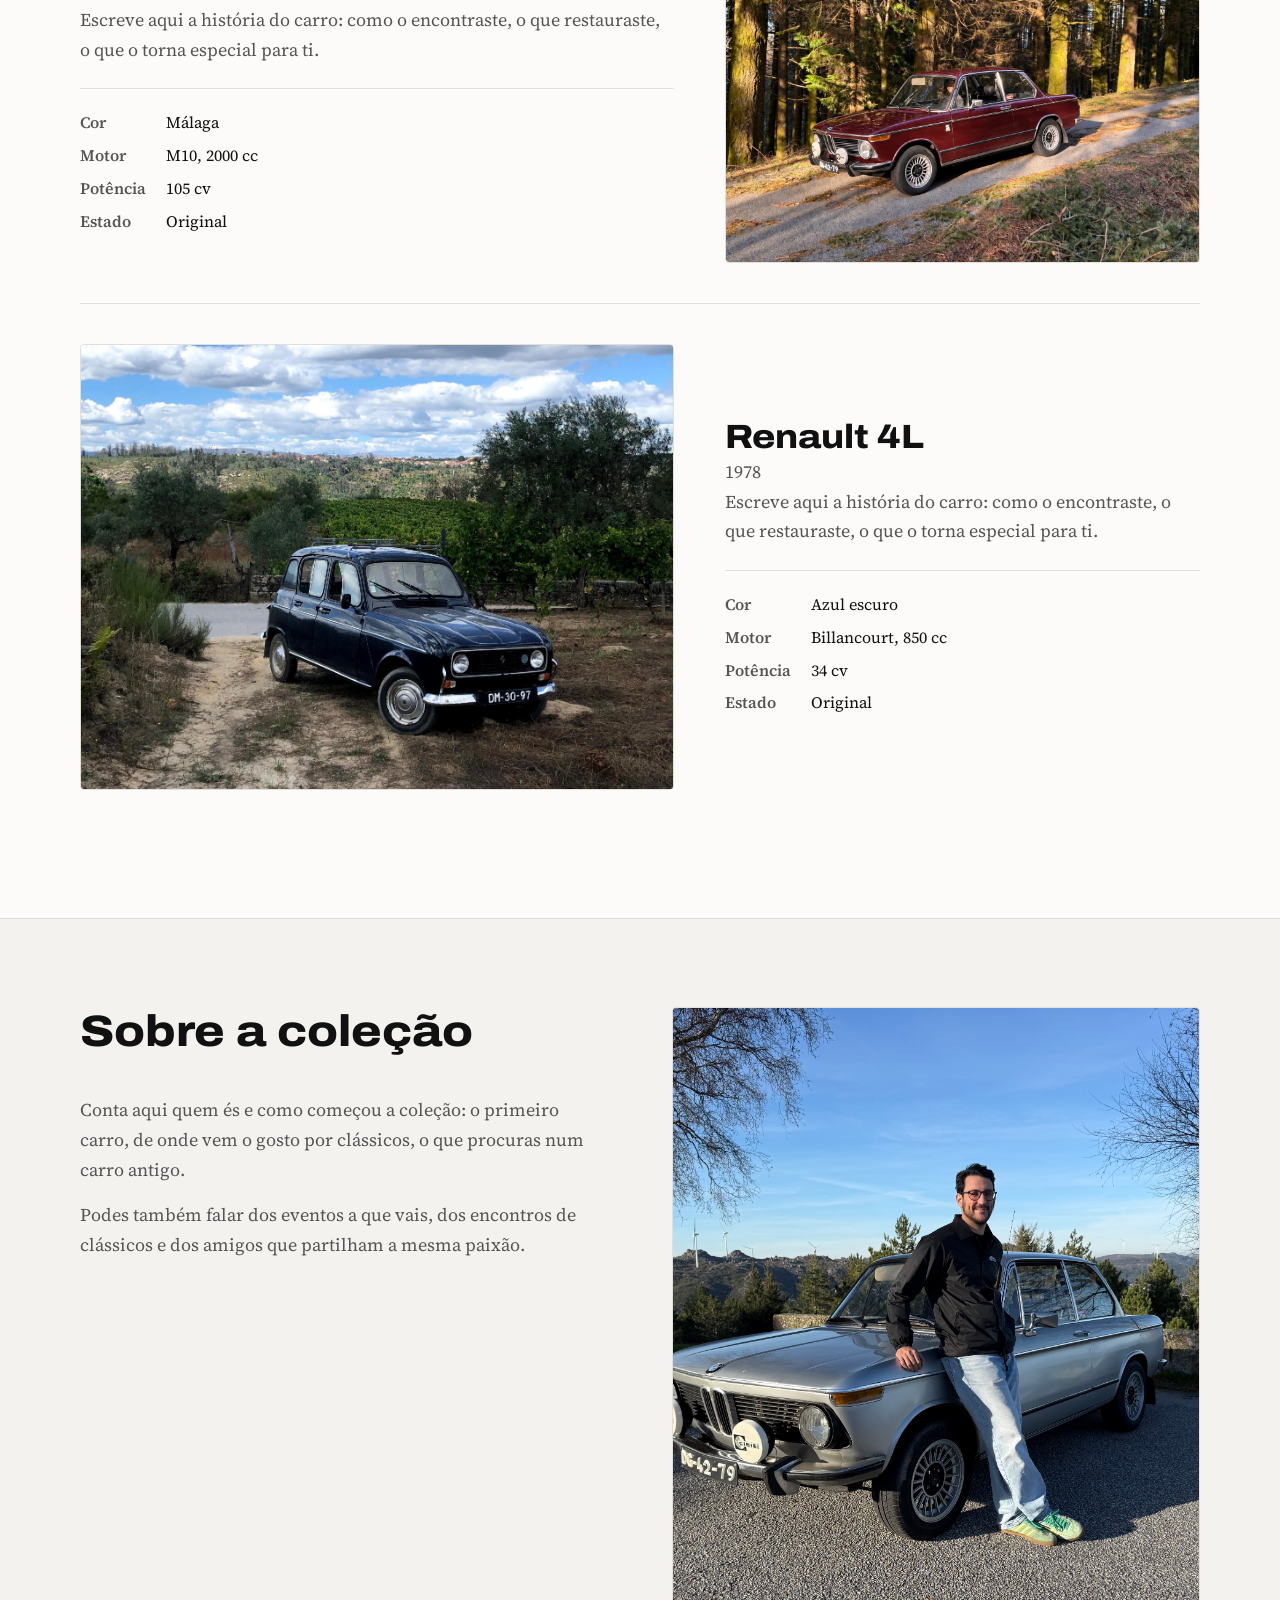
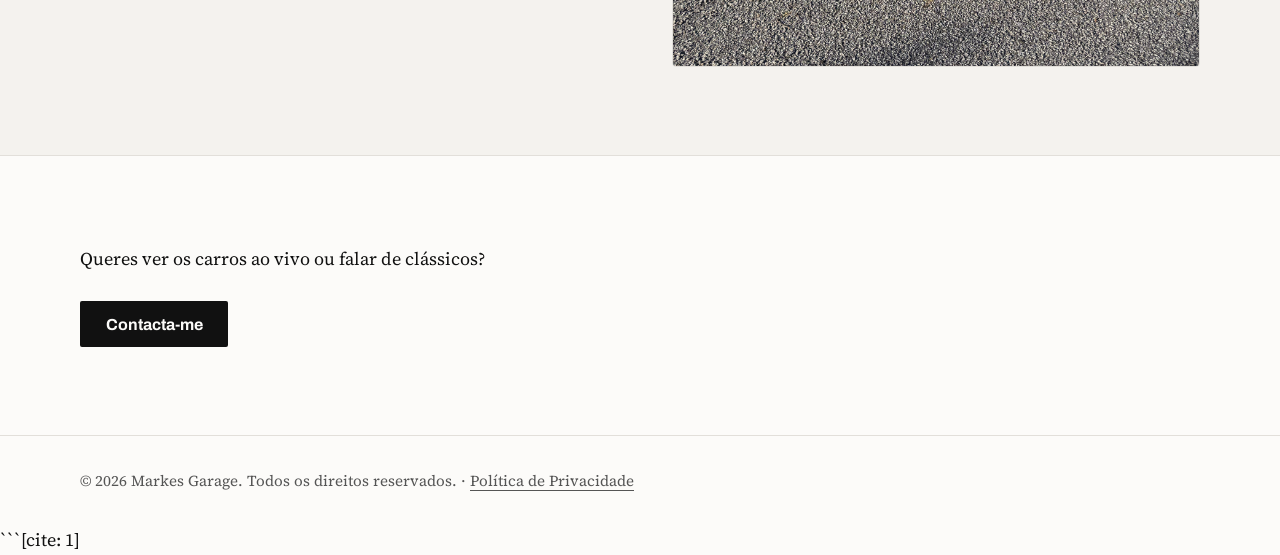
==== commit 189a71c4: "Update index.html" ====
--- a/index.html
+++ b/index.html
@@ -44,7 +44,7 @@
         <div class="foto"><img src="fotos/carro-1.jpg" alt="BMW 2002 de 1971 cor Málaga" loading="lazy"></div>
         <div>
           <h3>BMW 2002</h3>
-          <p class="ano">1971</p>
+          <p>1971</p> <!-- Removido o class="ano" -->
           <p>Escreve aqui a história do carro: como o encontraste, o que restauraste, o que o torna especial para ti.</p>
           <dl>
             <dt>Cor</dt><dd>Málaga</dd>
@@ -59,7 +59,7 @@
         <div class="foto"><img src="fotos/carro-2.jpg" alt="Renault 4L de 1978 azul escuro" loading="lazy"></div>
         <div>
           <h3>Renault 4L</h3>
-          <p class="ano">1978</p>
+          <p>1978</p> 
           <p>Escreve aqui a história do carro: como o encontraste, o que restauraste, o que o torna especial para ti.</p>
           <dl>
             <dt>Cor</dt><dd>Azul escuro</dd>
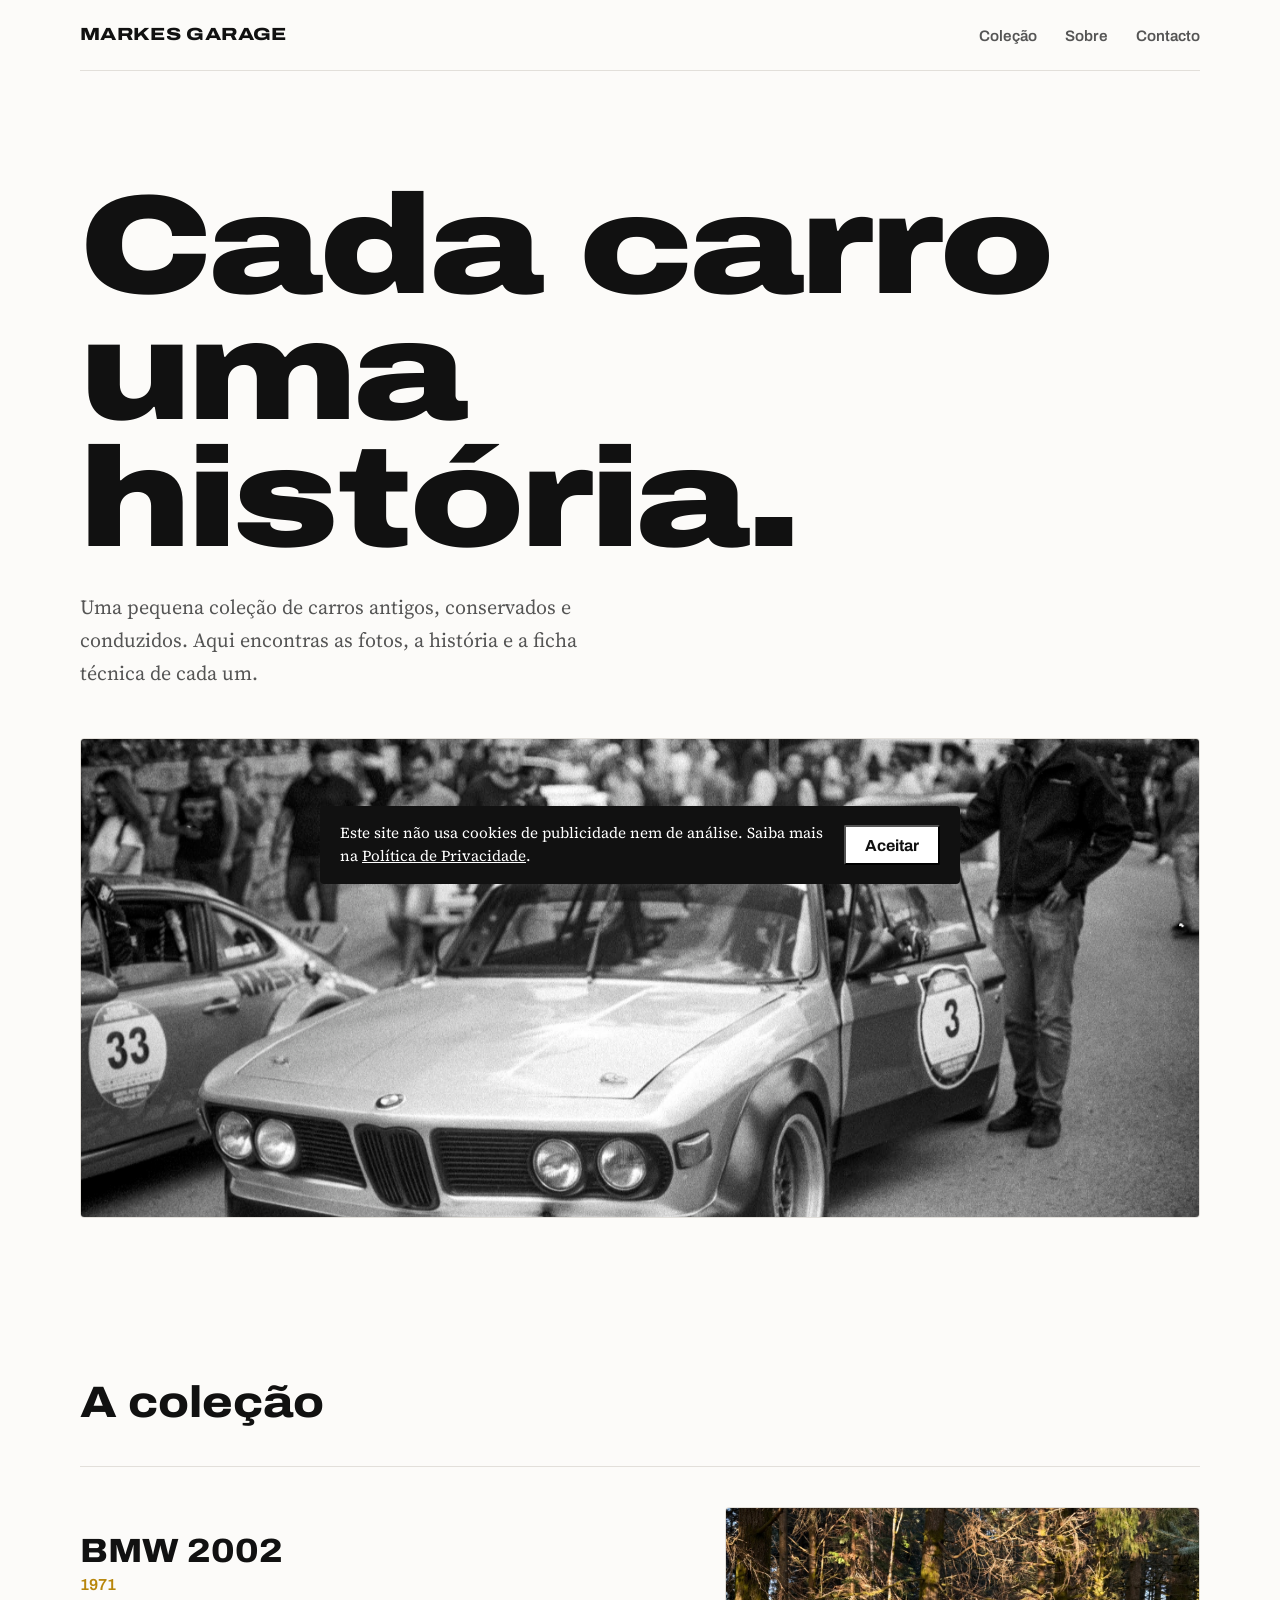
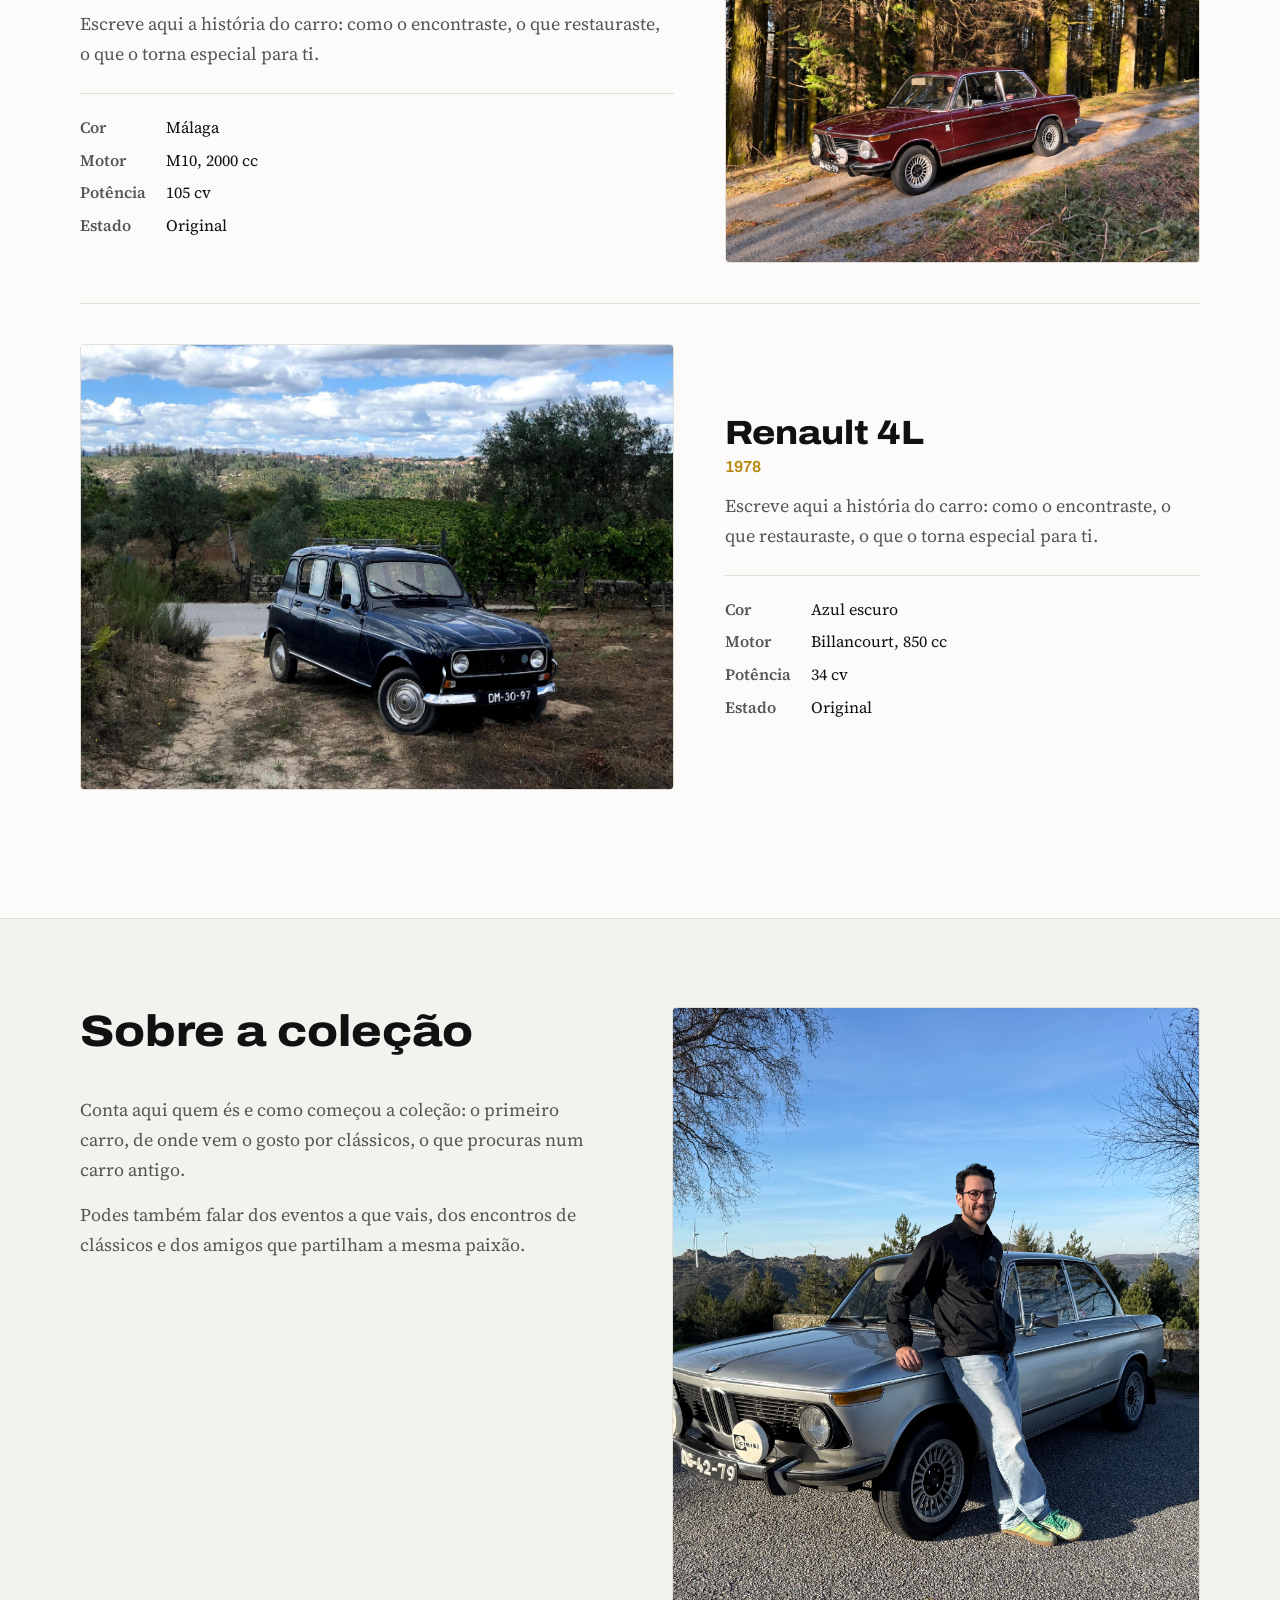
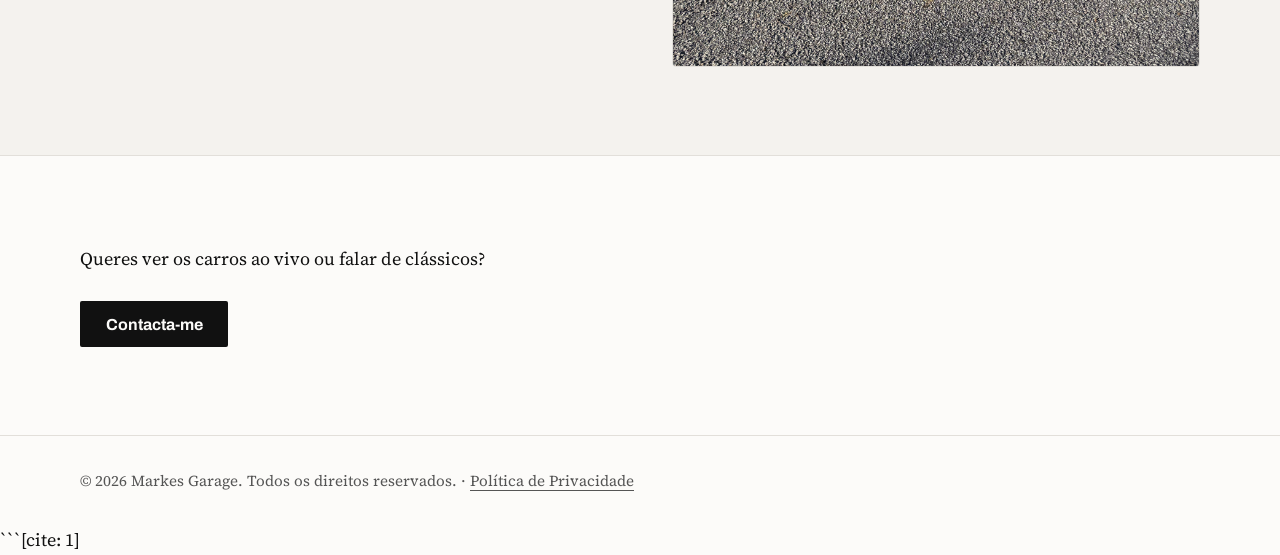
==== commit 1a0b159d: "Update index.html" ====
--- a/index.html
+++ b/index.html
@@ -44,7 +44,7 @@
         <div class="foto"><img src="fotos/carro-1.jpg" alt="BMW 2002 de 1971 cor Málaga" loading="lazy"></div>
         <div>
           <h3>BMW 2002</h3>
-          <p>1971</p> <!-- Removido o class="ano" -->
+          <p class="fabrico">1971</p> <!-- Removido o class="ano" -->
           <p>Escreve aqui a história do carro: como o encontraste, o que restauraste, o que o torna especial para ti.</p>
           <dl>
             <dt>Cor</dt><dd>Málaga</dd>
@@ -59,7 +59,7 @@
         <div class="foto"><img src="fotos/carro-2.jpg" alt="Renault 4L de 1978 azul escuro" loading="lazy"></div>
         <div>
           <h3>Renault 4L</h3>
-          <p>1978</p> 
+          <p class="fabrico">1978</p> 
           <p>Escreve aqui a história do carro: como o encontraste, o que restauraste, o que o torna especial para ti.</p>
           <dl>
             <dt>Cor</dt><dd>Azul escuro</dd>
--- a/style.css
+++ b/style.css
@@ -36,7 +36,7 @@
   .carro:nth-child(even) .foto{order:2}
   .carro .foto{aspect-ratio:4/3}
   .carro h3{font:800 clamp(1.5rem,3vw,2.1rem)/1.15 var(--head);font-stretch:112%;color:var(--texto)}
-  .carro .ano{color:var(--latao);font:600 1rem var(--head);margin:.35rem 0 1rem}
+  .carro .fabrico{color:var(--latao);font:600 1rem var(--head);margin:.35rem 0 1rem}
   .carro p{color:var(--texto-secundario)}
   dl{display:grid;grid-template-columns:auto 1fr;gap:.4rem 1.25rem;margin-top:1.5rem;padding-top:1.25rem;border-top:1px solid var(--borda);font-size:1rem}
   dt{color:var(--texto-secundario);font-weight:600}
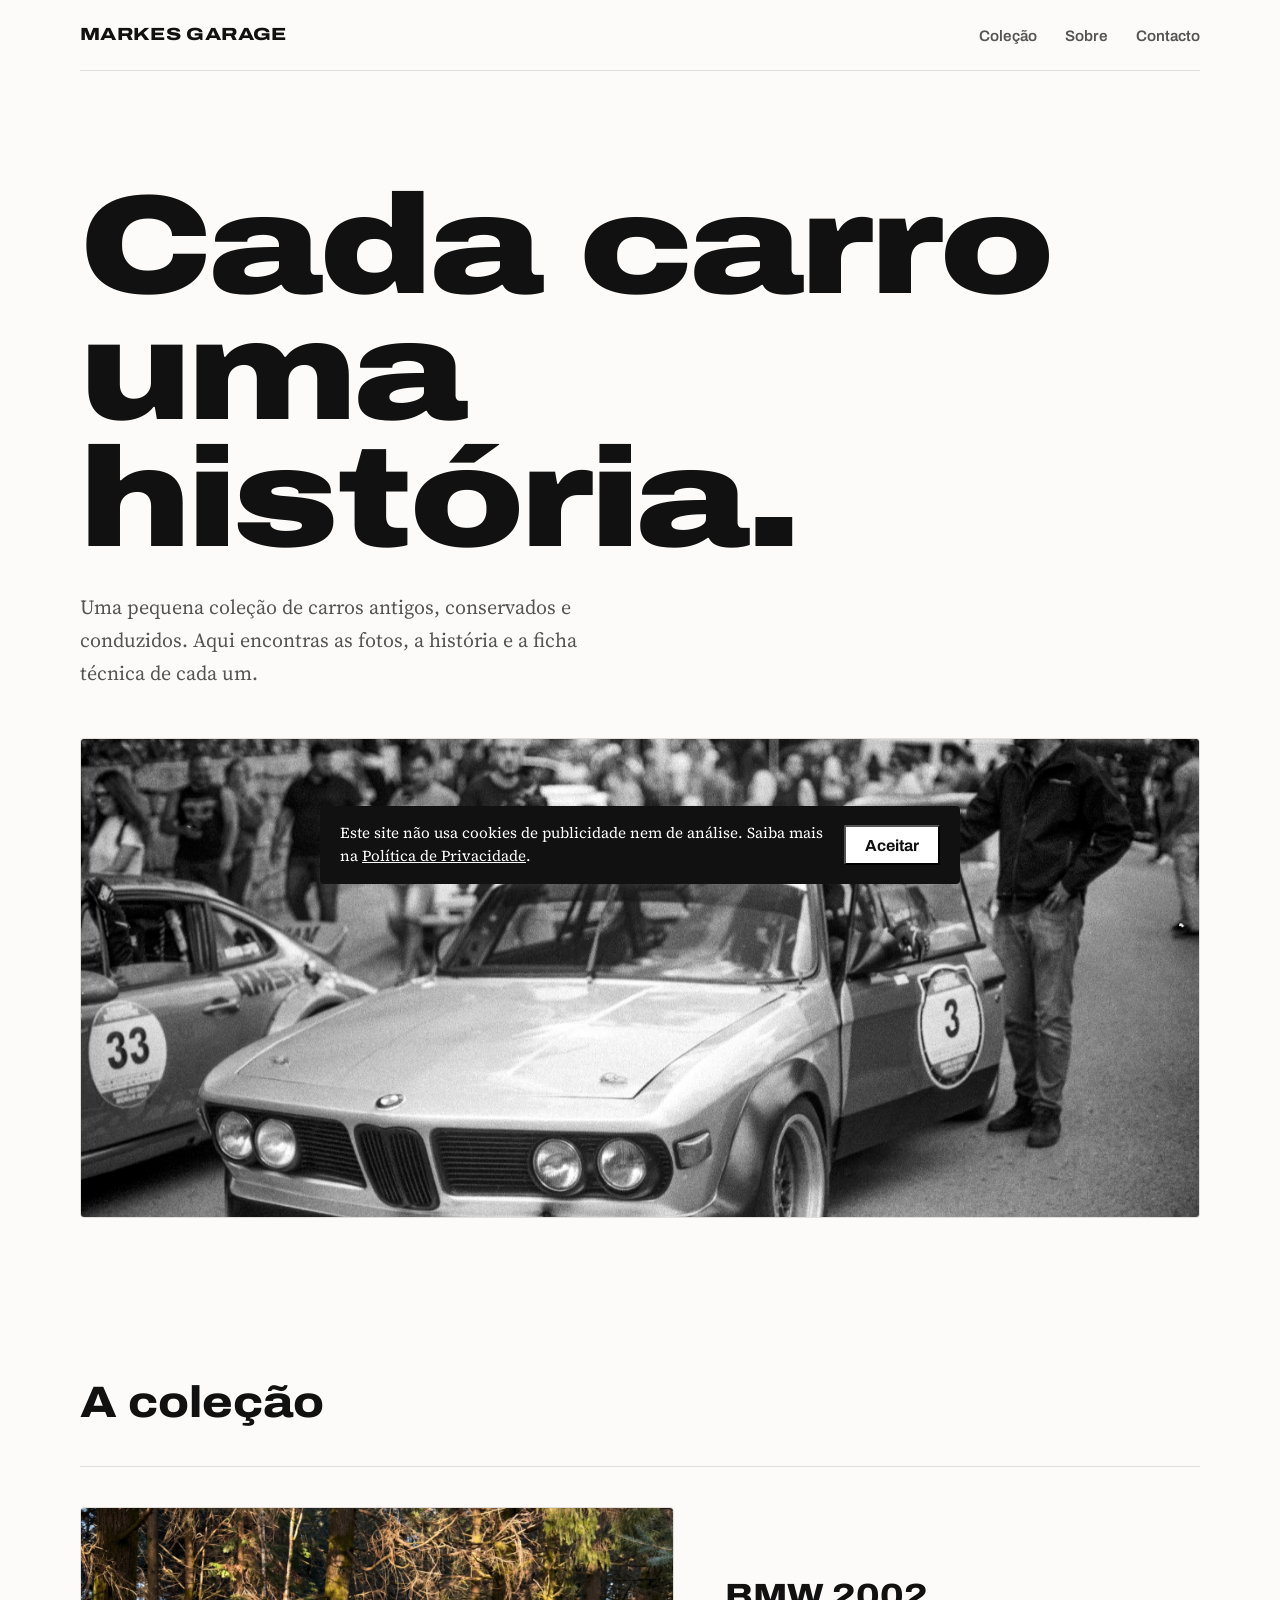
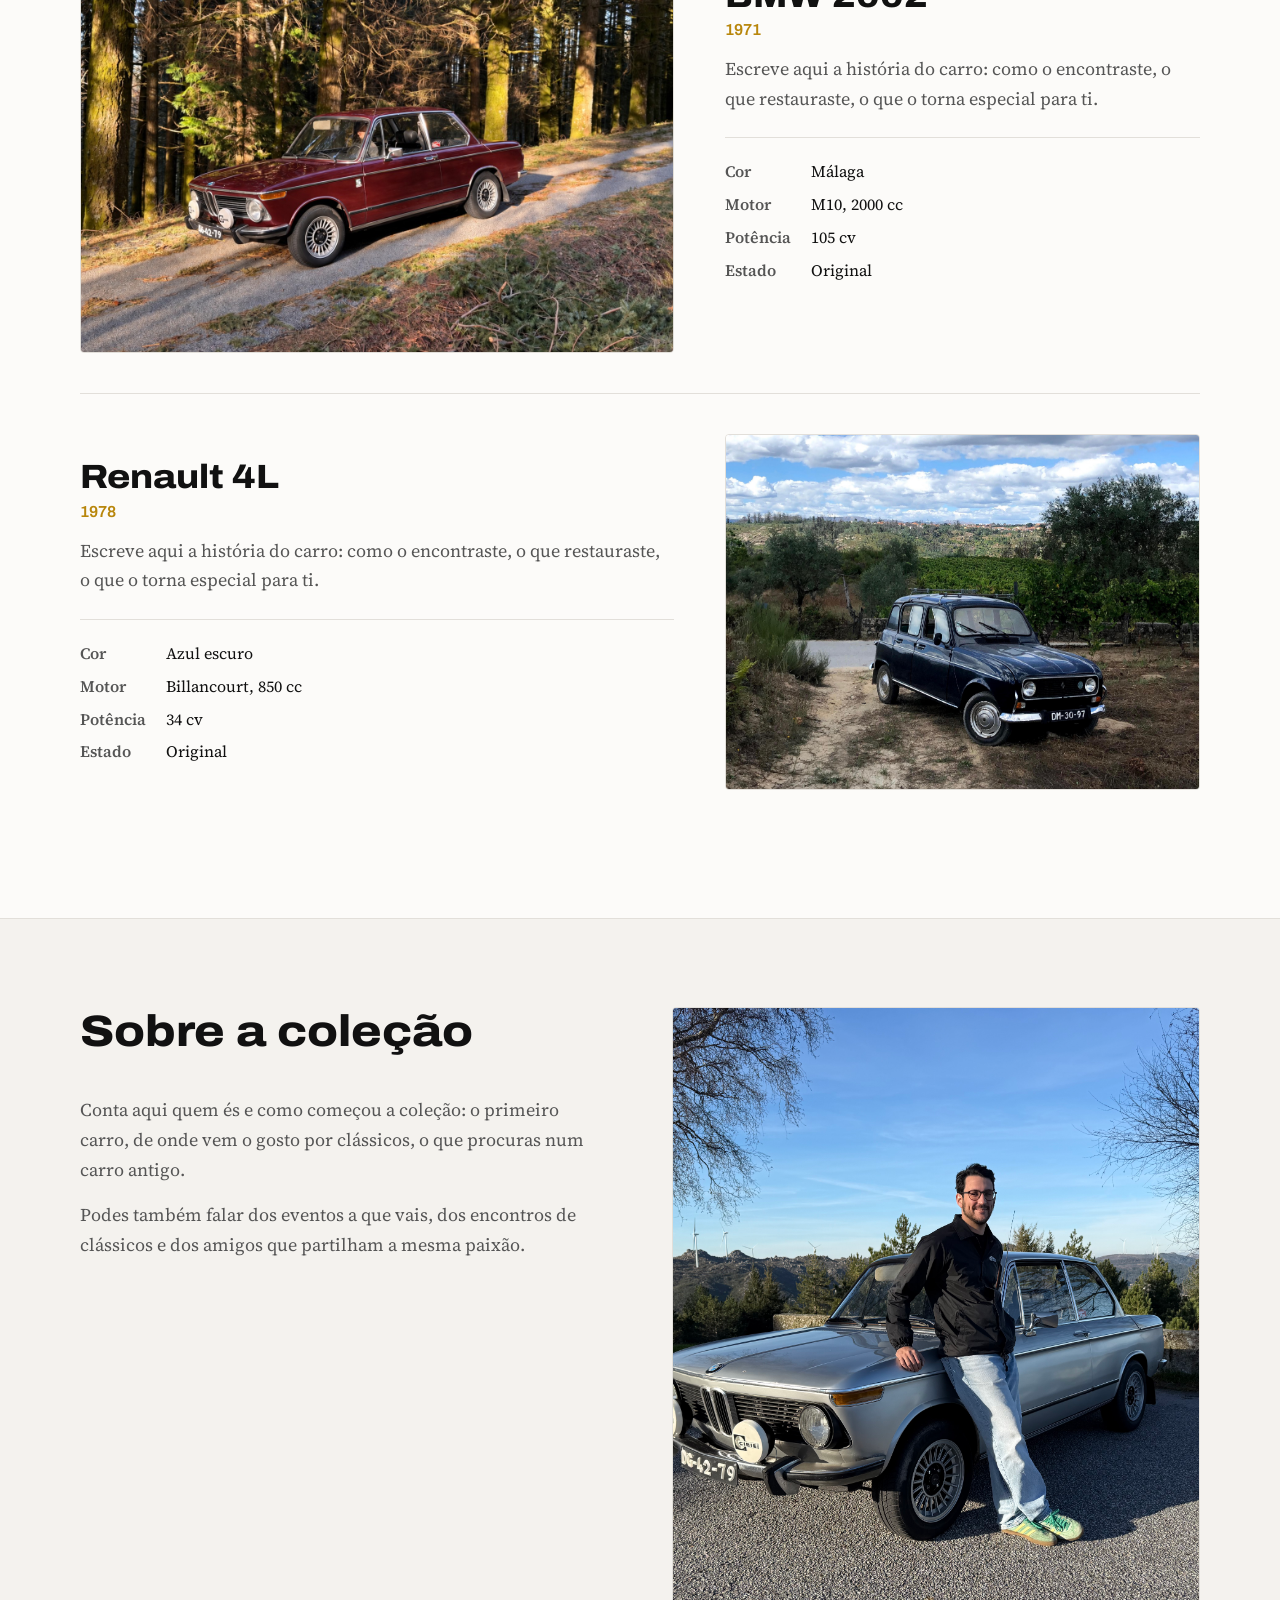
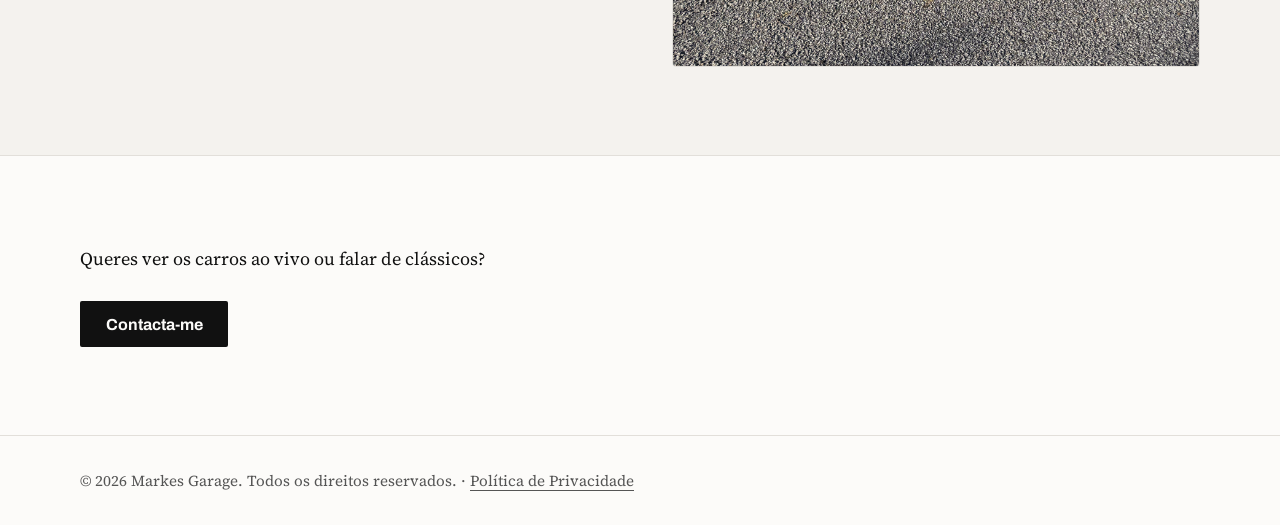
==== commit 84c383d3: "Add files via upload" ====
--- a/index.html
+++ b/index.html
@@ -29,9 +29,9 @@
     <!-- Slideshow com as 4 fotos de destaque -->
     <div class="foto" id="slideshow-destaque">
       <img src="fotos/destaque-1.jpg" alt="Destaque 1 Markes Garage" class="ativo" loading="eager">
-      <img src="fotos/destaque-2.jpg" alt="Destaque 2 Markes Garage" loading="lazy">
-      <img src="fotos/destaque-3.jpg" alt="Destaque 3 Markes Garage" loading="lazy">
-      <img src="fotos/destaque-4.jpg" alt="Destaque 4 Markes Garage" loading="lazy">
+      <img src="fotos/destaque-2.jpg" alt="Destaque 2 Markes Garage">
+      <img src="fotos/destaque-3.jpg" alt="Destaque 3 Markes Garage">
+      <img src="fotos/destaque-4.jpg" alt="Destaque 4 Markes Garage">
     </div>
   </div>
 
@@ -98,4 +98,3 @@
 <script src="app.js"></script>
 </body>
 </html>
-```[cite: 1]
--- a/style.css
+++ b/style.css
@@ -33,7 +33,7 @@
 
   /* Cada carro é uma "ficha": foto + dados */
   .carro{display:grid;grid-template-columns:1.25fr 1fr;gap:clamp(1.5rem,4vw,3.5rem);align-items:center;padding:2.5rem 0;border-top:1px solid var(--borda)}
-  .carro:nth-child(even) .foto{order:2}
+  .carro:nth-of-type(even) .foto{order:2}
   .carro .foto{aspect-ratio:4/3}
   .carro h3{font:800 clamp(1.5rem,3vw,2.1rem)/1.15 var(--head);font-stretch:112%;color:var(--texto)}
   .carro .fabrico{color:var(--latao);font:600 1rem var(--head);margin:.35rem 0 1rem}
@@ -60,7 +60,7 @@
 
   @media (max-width:760px){
     .carro,.sobre .wrap{grid-template-columns:1fr}
-    .carro:nth-child(even) .foto{order:0}
+    .carro:nth-of-type(even) .foto{order:0}
     nav a{margin-left:1rem}
     .hero .foto{aspect-ratio:4/3}
   }
@@ -105,3 +105,8 @@
     .dados{border-left:0;padding-left:0;border-top:1px solid var(--borda);padding-top:2rem}
     .cookies{flex-direction:column;align-items:flex-start}
   }
+
+  /* Slideshow de destaque */
+  .hero .foto{position:relative}
+  .hero .foto img{position:absolute;inset:0;opacity:0;transition:opacity .8s}
+  .hero .foto img.ativo{opacity:1}
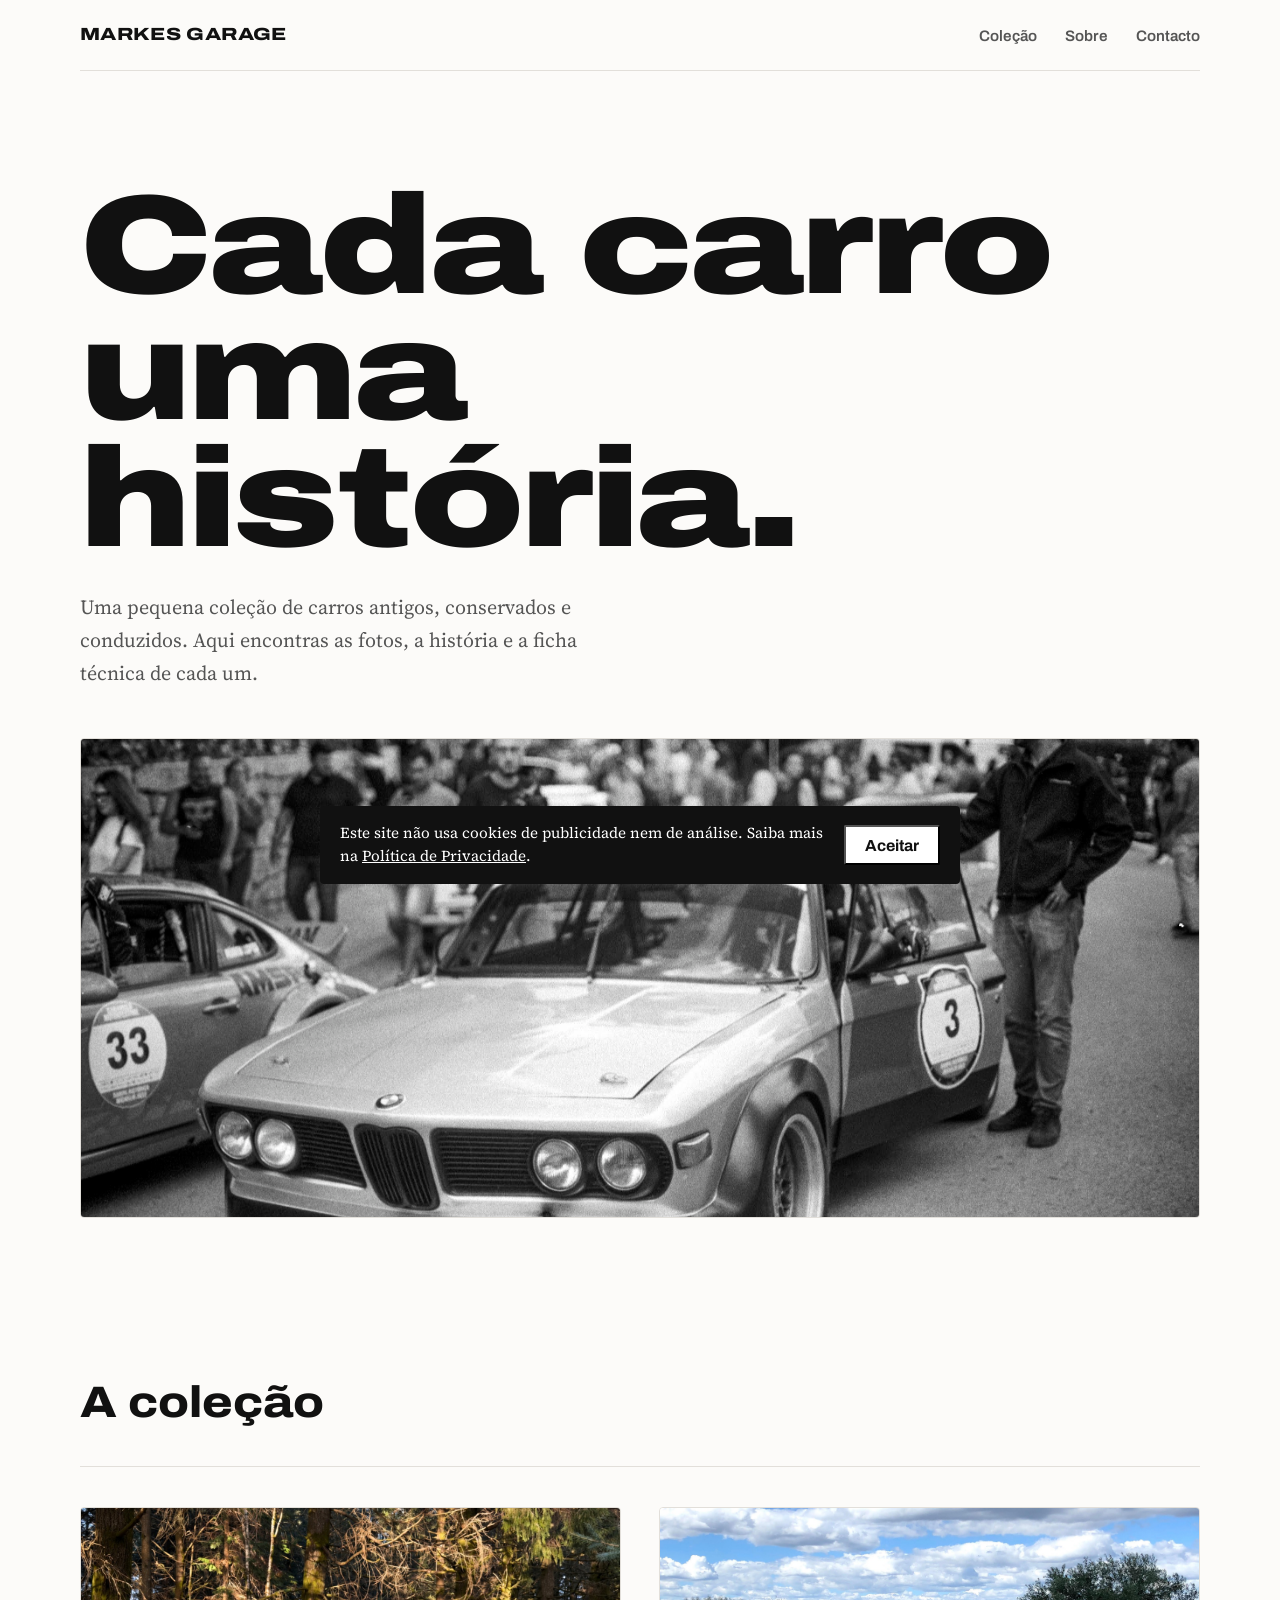
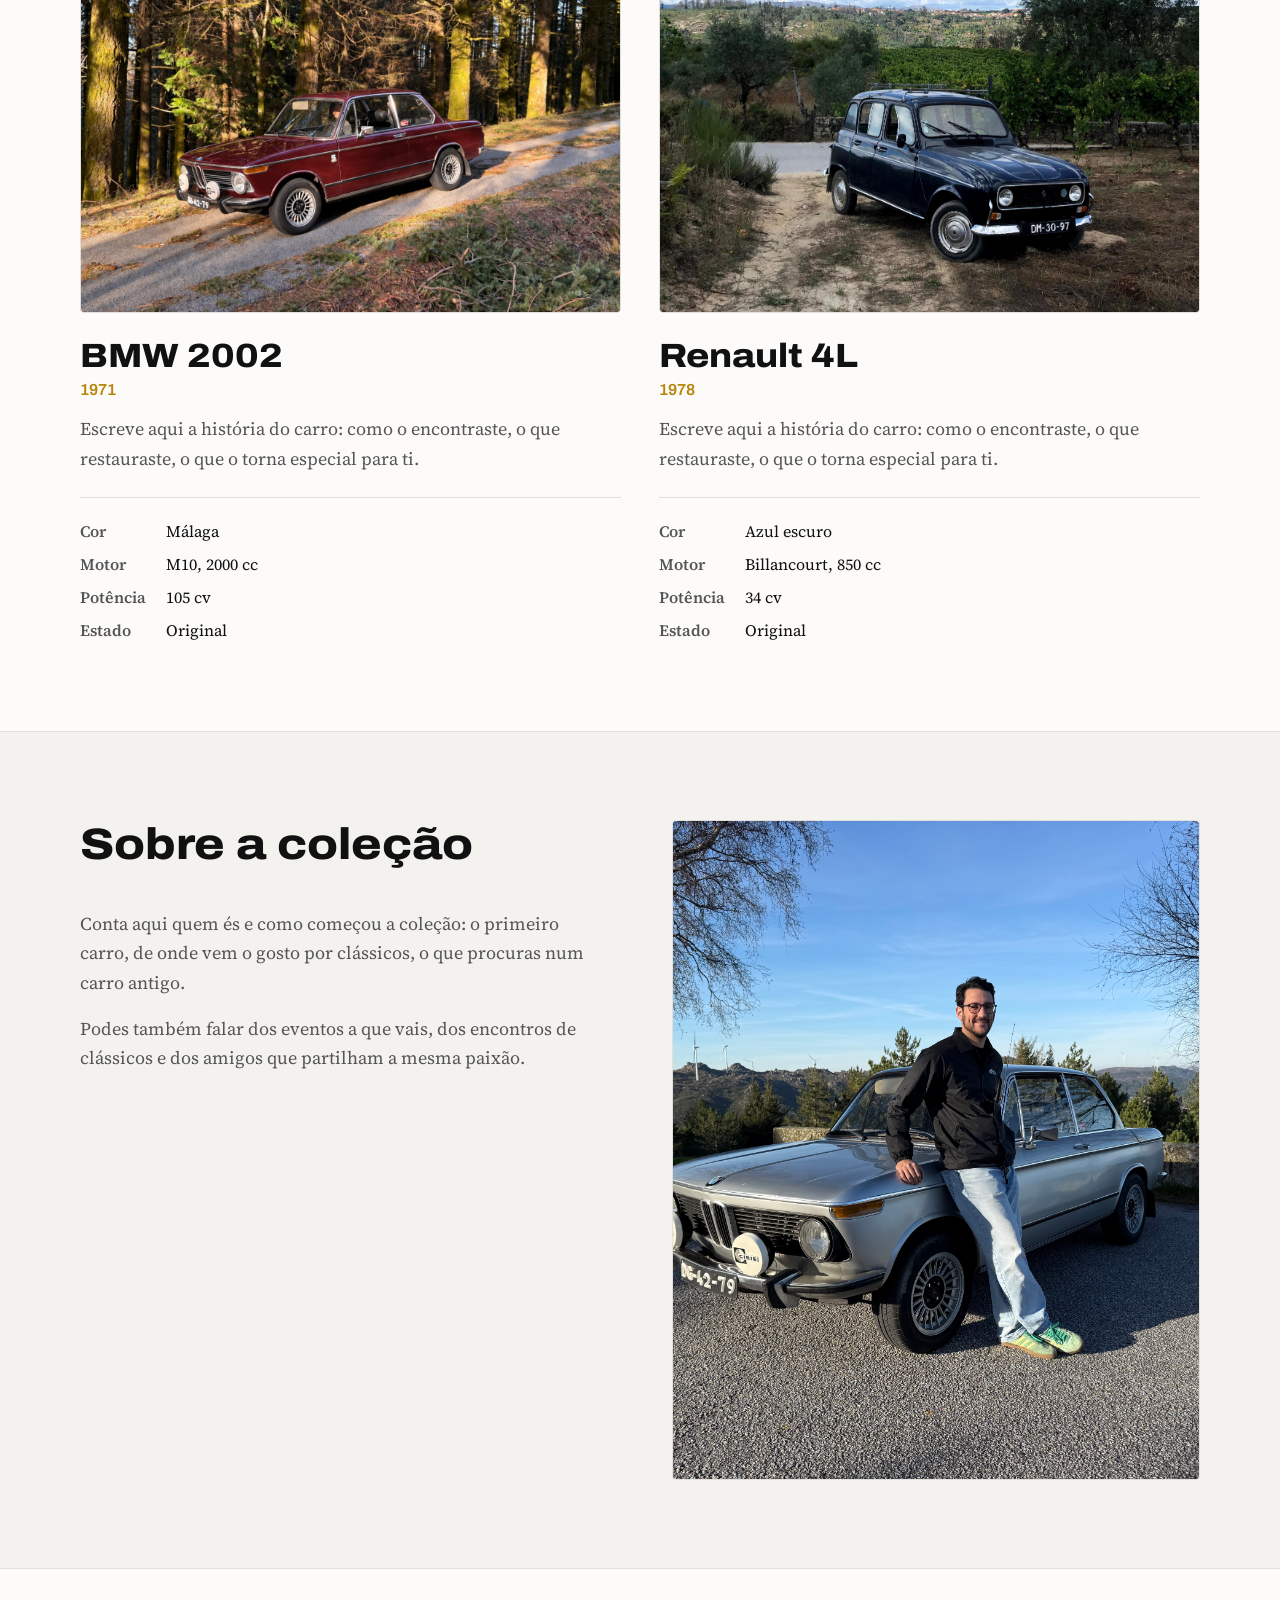
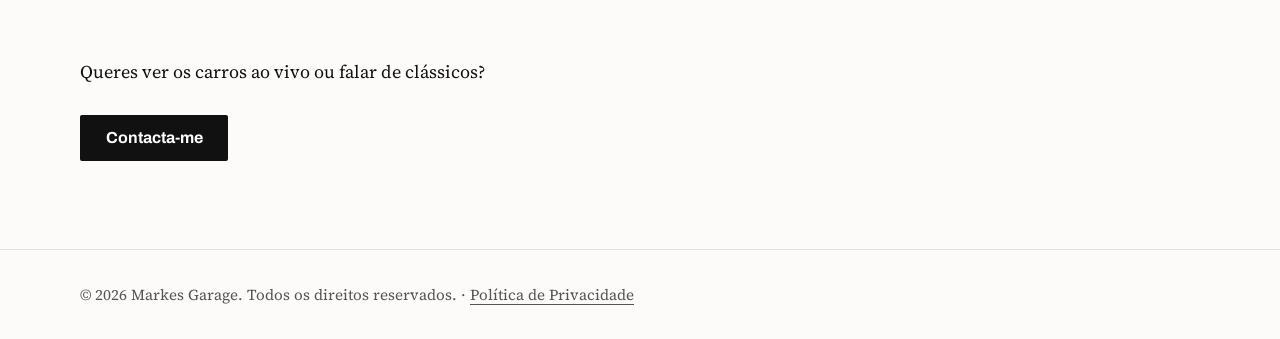
==== commit b6ff0108: "Add files via upload" ====
--- a/index.html
+++ b/index.html
@@ -39,10 +39,11 @@
     <div class="wrap">
       <h2>A coleção</h2>
 
+      <div class="colecao-grid">
       <!-- Copia este bloco <article> para cada carro novo -->
       <article class="carro">
-        <div class="foto"><img src="fotos/carro-1.jpg" alt="BMW 2002 de 1971 cor Málaga" loading="lazy"></div>
-        <div>
+        <div class="foto" tabindex="0"><img src="fotos/carro-1.jpg" alt="BMW 2002 de 1971 cor Málaga" loading="lazy"><span class="nome-hover" aria-hidden="true">BMW 2002</span></div>
+        <div class="info">
           <h3>BMW 2002</h3>
           <p class="fabrico">1971</p> <!-- Removido o class="ano" -->
           <p>Escreve aqui a história do carro: como o encontraste, o que restauraste, o que o torna especial para ti.</p>
@@ -56,8 +57,8 @@
       </article>
 
       <article class="carro">
-        <div class="foto"><img src="fotos/carro-2.jpg" alt="Renault 4L de 1978 azul escuro" loading="lazy"></div>
-        <div>
+        <div class="foto" tabindex="0"><img src="fotos/carro-2.jpg" alt="Renault 4L de 1978 azul escuro" loading="lazy"><span class="nome-hover" aria-hidden="true">Renault 4L</span></div>
+        <div class="info">
           <h3>Renault 4L</h3>
           <p class="fabrico">1978</p> 
           <p>Escreve aqui a história do carro: como o encontraste, o que restauraste, o que o torna especial para ti.</p>
@@ -69,6 +70,7 @@
           </dl>
         </div>
       </article>
+      </div>
     </div>
   </section>
 
--- a/style.css
+++ b/style.css
@@ -32,9 +32,11 @@
   section{padding:clamp(3rem,7vw,5.5rem) 0}
 
   /* Cada carro é uma "ficha": foto + dados */
-  .carro{display:grid;grid-template-columns:1.25fr 1fr;gap:clamp(1.5rem,4vw,3.5rem);align-items:center;padding:2.5rem 0;border-top:1px solid var(--borda)}
-  .carro:nth-of-type(even) .foto{order:2}
-  .carro .foto{aspect-ratio:4/3}
+  .colecao-grid{display:grid;grid-template-columns:1fr 1fr;gap:clamp(1.5rem,3vw,2.5rem);align-items:start;padding-top:2.5rem;border-top:1px solid var(--borda)}
+  .carro .foto{position:relative;aspect-ratio:4/3}
+  .carro .nome-hover{position:absolute;inset:0;display:grid;place-items:center;padding:1rem;background:#fff;color:var(--texto);font:800 clamp(1.5rem,3vw,2.25rem)/1.15 var(--head);font-stretch:112%;text-align:center;opacity:0;transition:opacity .35s ease}
+  .carro .foto:hover .nome-hover,.carro .foto:focus-visible .nome-hover{opacity:1}
+  .carro .info{margin-top:1.5rem}
   .carro h3{font:800 clamp(1.5rem,3vw,2.1rem)/1.15 var(--head);font-stretch:112%;color:var(--texto)}
   .carro .fabrico{color:var(--latao);font:600 1rem var(--head);margin:.35rem 0 1rem}
   .carro p{color:var(--texto-secundario)}
@@ -59,8 +61,7 @@
   footer{padding:2rem 0;border-top:1px solid var(--borda);color:var(--texto-secundario);font-size:.95rem;background:var(--fundo)}
 
   @media (max-width:760px){
-    .carro,.sobre .wrap{grid-template-columns:1fr}
-    .carro:nth-of-type(even) .foto{order:0}
+    .colecao-grid,.sobre .wrap{grid-template-columns:1fr}
     nav a{margin-left:1rem}
     .hero .foto{aspect-ratio:4/3}
   }
